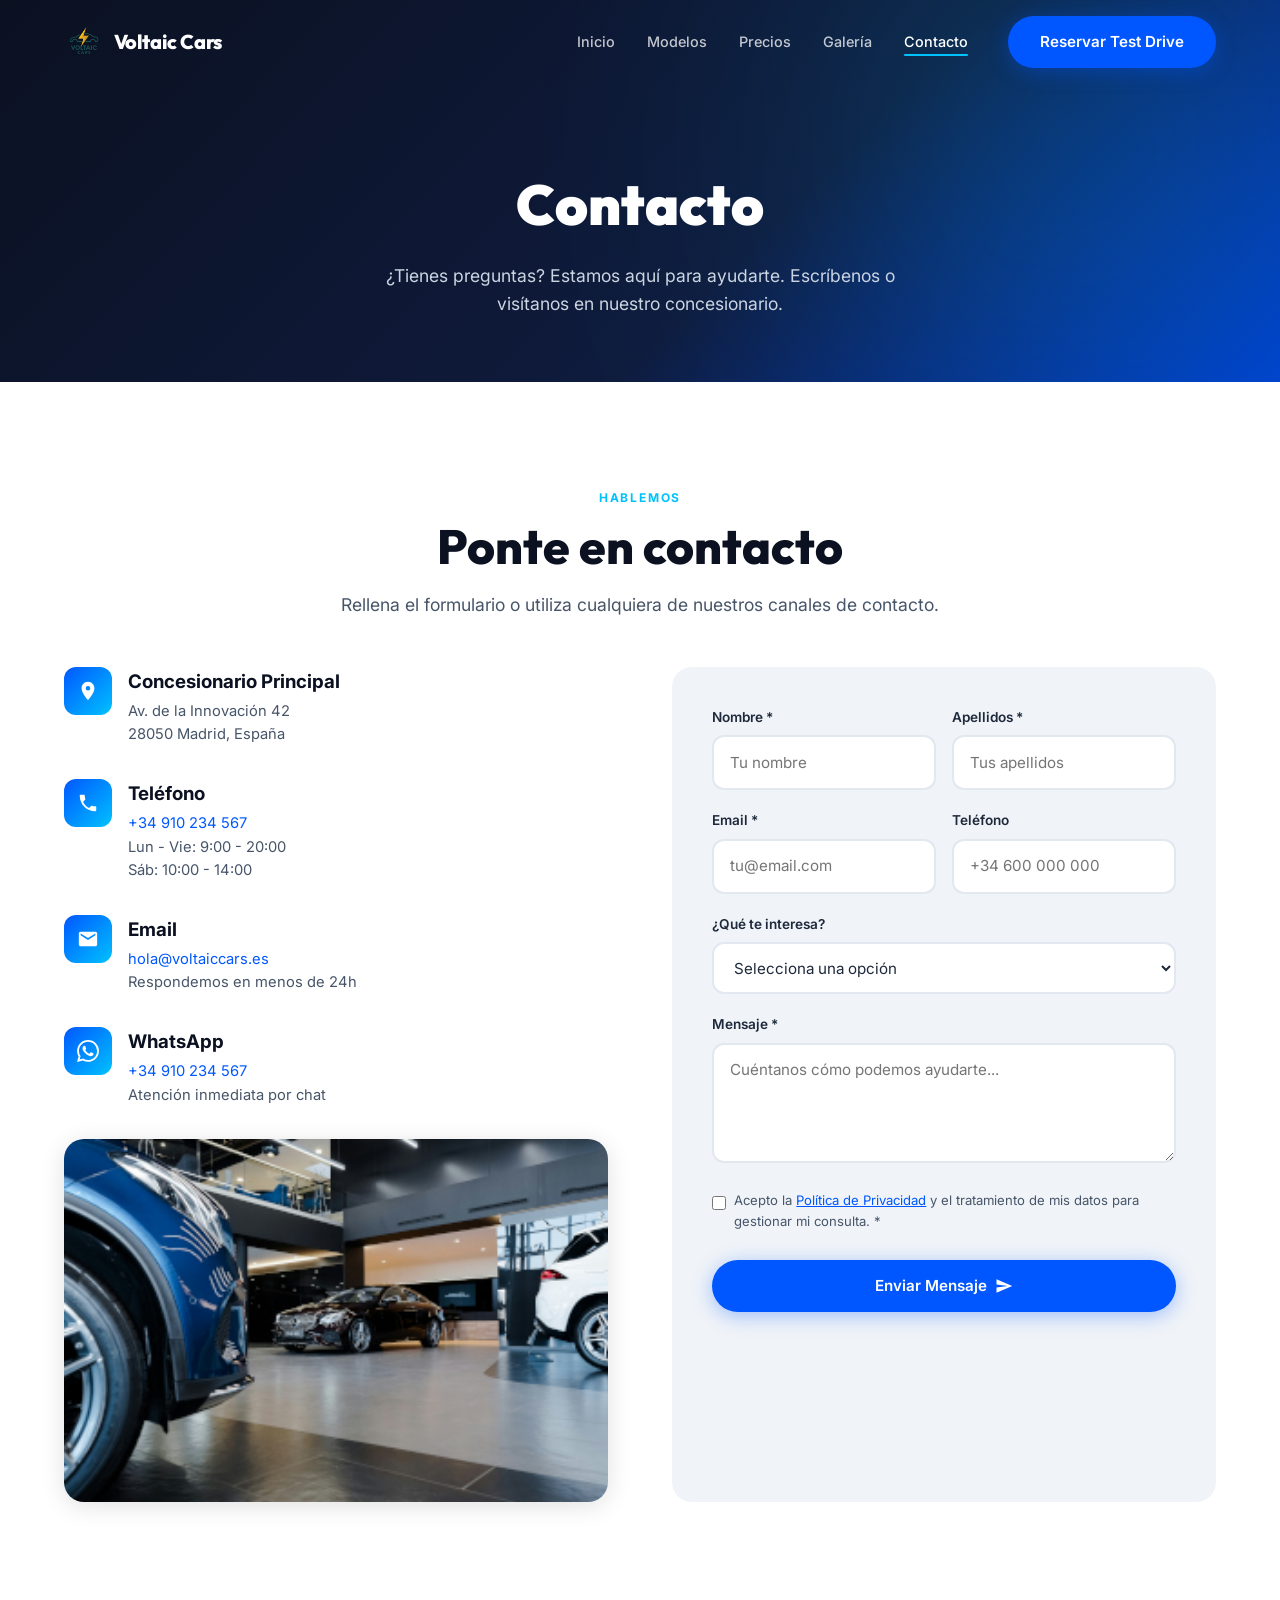
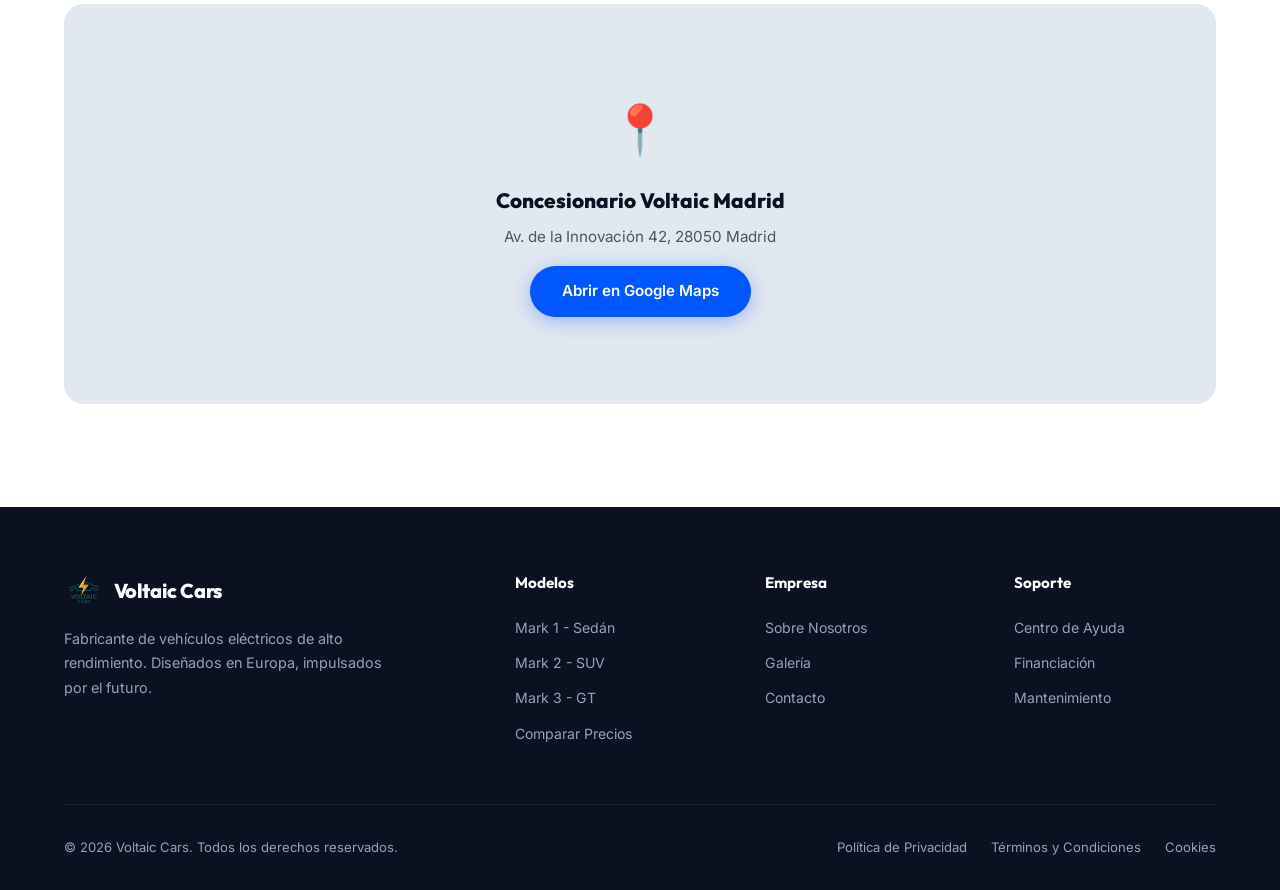
==== contact.html @ 8232df3b "first commit" ====
<!DOCTYPE html>
<html lang="es">
<head>
  <meta charset="UTF-8">
  <meta name="viewport" content="width=device-width, initial-scale=1.0">
  <meta name="description" content="Contacta con Voltaic Cars. Reserva tu test drive, solicita información o visita nuestro concesionario. Estamos aquí para ayudarte.">
  <meta name="keywords" content="contacto Voltaic Cars, test drive coche eléctrico, concesionario coches eléctricos, reservar prueba">
  <title>Contacto | Voltaic Cars</title>

  <link rel="preconnect" href="https://fonts.googleapis.com">
  <link rel="preconnect" href="https://fonts.gstatic.com" crossorigin>
  <link href="https://fonts.googleapis.com/css2?family=Inter:wght@400;500;600;700&family=Outfit:wght@700;800;900&display=swap" rel="stylesheet">
  <link rel="icon" type="image/png" href="logo_pres.png">
  <link rel="stylesheet" href="styles.css">
</head>
<body>

  <a href="#main" class="skip-link">Saltar al contenido principal</a>

  <!-- Header -->
  <header class="header" role="banner">
    <div class="container">
      <a href="index.html" class="header__logo" aria-label="Voltaic Cars - Inicio">
        <img src="logo_pres.png" alt="Voltaic Cars logo" width="40" height="40">
        <span>Voltaic Cars</span>
      </a>
      <nav role="navigation" aria-label="Navegación principal">
        <button class="nav__toggle" aria-label="Abrir menú" aria-expanded="false" aria-controls="navList">
          <span></span><span></span><span></span>
        </button>
        <ul class="nav__list" id="navList">
          <li><a href="index.html" class="nav__link">Inicio</a></li>
          <li><a href="products.html" class="nav__link">Modelos</a></li>
          <li><a href="pricing.html" class="nav__link">Precios</a></li>
          <li><a href="gallery.html" class="nav__link">Galería</a></li>
          <li><a href="contact.html" class="nav__link nav__link--active">Contacto</a></li>
          <li><a href="contact.html" class="btn btn--primary nav__cta">Reservar Test Drive</a></li>
        </ul>
      </nav>
    </div>
  </header>

  <main id="main">

    <!-- Page Header -->
    <section class="page-header" aria-labelledby="pageTitle">
      <div class="page-header__glow"></div>
      <div class="container">
        <h1 id="pageTitle" class="page-header__title">Contacto</h1>
        <p class="page-header__desc">¿Tienes preguntas? Estamos aquí para ayudarte. Escríbenos o visítanos en nuestro concesionario.</p>
      </div>
    </section>

    <!-- Contact Section -->
    <section class="contact" aria-labelledby="contactTitle">
      <div class="container">
        <div class="text-center">
          <span class="section-label">Hablemos</span>
          <h2 id="contactTitle" class="section-title">Ponte en contacto</h2>
          <p class="section-subtitle mx-auto">Rellena el formulario o utiliza cualquiera de nuestros canales de contacto.</p>
        </div>

        <div class="contact__wrapper">
          <!-- Info -->
          <div class="reveal">
            <div class="contact__info-item">
              <div class="contact__info-icon">
                <svg viewBox="0 0 24 24"><path d="M12 2C8.13 2 5 5.13 5 9c0 5.25 7 13 7 13s7-7.75 7-13c0-3.87-3.13-7-7-7zm0 9.5a2.5 2.5 0 010-5 2.5 2.5 0 010 5z"/></svg>
              </div>
              <div>
                <h3 class="contact__info-title">Concesionario Principal</h3>
                <p class="contact__info-text">Av. de la Innovación 42<br>28050 Madrid, España</p>
              </div>
            </div>

            <div class="contact__info-item">
              <div class="contact__info-icon">
                <svg viewBox="0 0 24 24"><path d="M6.62 10.79c1.44 2.83 3.76 5.14 6.59 6.59l2.2-2.2c.27-.27.67-.36 1.02-.24 1.12.37 2.33.57 3.57.57.55 0 1 .45 1 1V20c0 .55-.45 1-1 1-9.39 0-17-7.61-17-17 0-.55.45-1 1-1h3.5c.55 0 1 .45 1 1 0 1.25.2 2.45.57 3.57.11.35.03.74-.25 1.02l-2.2 2.2z"/></svg>
              </div>
              <div>
                <h3 class="contact__info-title">Teléfono</h3>
                <p class="contact__info-text"><a href="tel:+34910234567">+34 910 234 567</a><br>Lun - Vie: 9:00 - 20:00<br>Sáb: 10:00 - 14:00</p>
              </div>
            </div>

            <div class="contact__info-item">
              <div class="contact__info-icon">
                <svg viewBox="0 0 24 24"><path d="M20 4H4c-1.1 0-1.99.9-1.99 2L2 18c0 1.1.9 2 2 2h16c1.1 0 2-.9 2-2V6c0-1.1-.9-2-2-2zm0 4-8 5-8-5V6l8 5 8-5v2z"/></svg>
              </div>
              <div>
                <h3 class="contact__info-title">Email</h3>
                <p class="contact__info-text"><a href="mailto:hola@voltaiccars.es">hola@voltaiccars.es</a><br>Respondemos en menos de 24h</p>
              </div>
            </div>

            <div class="contact__info-item">
              <div class="contact__info-icon">
                <svg viewBox="0 0 24 24"><path d="M17.472 14.382c-.297-.149-1.758-.867-2.03-.967-.273-.099-.471-.148-.67.15-.197.297-.767.966-.94 1.164-.173.199-.347.223-.644.075-.297-.15-1.255-.463-2.39-1.475-.883-.788-1.48-1.761-1.653-2.059-.173-.297-.018-.458.13-.606.134-.133.298-.347.446-.52.149-.174.198-.298.298-.497.099-.198.05-.371-.025-.52-.075-.149-.669-1.612-.916-2.207-.242-.579-.487-.5-.669-.51-.173-.008-.371-.01-.57-.01-.198 0-.52.074-.792.372-.272.297-1.04 1.016-1.04 2.479 0 1.462 1.065 2.875 1.213 3.074.149.198 2.096 3.2 5.077 4.487.709.306 1.262.489 1.694.625.712.227 1.36.195 1.871.118.571-.085 1.758-.719 2.006-1.413.248-.694.248-1.289.173-1.413-.074-.124-.272-.198-.57-.347m-5.421 7.403h-.004a9.87 9.87 0 01-5.031-1.378l-.361-.214-3.741.982.998-3.648-.235-.374a9.86 9.86 0 01-1.51-5.26c.001-5.45 4.436-9.884 9.888-9.884 2.64 0 5.122 1.03 6.988 2.898a9.825 9.825 0 012.893 6.994c-.003 5.45-4.437 9.884-9.885 9.884m8.413-18.297A11.815 11.815 0 0012.05 0C5.495 0 .16 5.335.157 11.892c0 2.096.547 4.142 1.588 5.945L.057 24l6.305-1.654a11.882 11.882 0 005.683 1.448h.005c6.554 0 11.89-5.335 11.893-11.893a11.821 11.821 0 00-3.48-8.413z"/></svg>
              </div>
              <div>
                <h3 class="contact__info-title">WhatsApp</h3>
                <p class="contact__info-text"><a href="https://wa.me/34910234567">+34 910 234 567</a><br>Atención inmediata por chat</p>
              </div>
            </div>

            <!-- Dealership image -->
            <div style="margin-top: 1rem; border-radius: var(--radius-lg); overflow: hidden; box-shadow: var(--shadow);">
              <img src="concesionario.jpg" alt="Concesionario Voltaic Cars en Madrid" width="600" height="300" style="width: 100%; height: auto; object-fit: cover;" loading="lazy">
            </div>
          </div>

          <!-- Form -->
          <form id="contactForm" class="contact__form reveal" novalidate>
            <div class="form__content">
              <div class="form__row">
                <div class="form__group">
                  <label for="firstName" class="form__label">Nombre *</label>
                  <input type="text" id="firstName" name="firstName" class="form__input" placeholder="Tu nombre" required autocomplete="given-name">
                </div>
                <div class="form__group">
                  <label for="lastName" class="form__label">Apellidos *</label>
                  <input type="text" id="lastName" name="lastName" class="form__input" placeholder="Tus apellidos" required autocomplete="family-name">
                </div>
              </div>

              <div class="form__row">
                <div class="form__group">
                  <label for="email" class="form__label">Email *</label>
                  <input type="email" id="email" name="email" class="form__input" placeholder="tu@email.com" required autocomplete="email">
                </div>
                <div class="form__group">
                  <label for="phone" class="form__label">Teléfono</label>
                  <input type="tel" id="phone" name="phone" class="form__input" placeholder="+34 600 000 000" autocomplete="tel">
                </div>
              </div>

              <div class="form__group">
                <label for="interest" class="form__label">¿Qué te interesa?</label>
                <select id="interest" name="interest" class="form__select">
                  <option value="">Selecciona una opción</option>
                  <option value="test-drive">Reservar Test Drive</option>
                  <option value="mark1">Información Mark 1 - Sedán</option>
                  <option value="mark2">Información Mark 2 - SUV</option>
                  <option value="mark3">Información Mark 3 - GT</option>
                  <option value="pricing">Financiación y Precios</option>
                  <option value="fleet">Flotas para Empresas</option>
                  <option value="other">Otro</option>
                </select>
              </div>

              <div class="form__group">
                <label for="message" class="form__label">Mensaje *</label>
                <textarea id="message" name="message" class="form__textarea" placeholder="Cuéntanos cómo podemos ayudarte..." required></textarea>
              </div>

              <div class="form__group" style="display: flex; align-items: flex-start; gap: 0.5rem;">
                <input type="checkbox" id="privacy" name="privacy" required style="margin-top: 4px; accent-color: var(--primary); width: 18px; height: 18px; cursor: pointer;">
                <label for="privacy" style="font-size: 0.82rem; color: var(--gray-600); cursor: pointer;">
                  Acepto la <a href="#" style="color: var(--primary); text-decoration: underline;">Política de Privacidad</a> y el tratamiento de mis datos para gestionar mi consulta. *
                </label>
              </div>

              <button type="submit" class="btn btn--primary form__submit">
                Enviar Mensaje
                <svg viewBox="0 0 24 24"><path d="M2.01 21L23 12 2.01 3 2 10l15 2-15 2z"/></svg>
              </button>
            </div>

            <!-- Success message -->
            <div class="form__success">
              <div class="form__success-icon">
                <svg viewBox="0 0 24 24"><path d="M9 16.17L4.83 12l-1.42 1.41L9 19 21 7l-1.41-1.41z"/></svg>
              </div>
              <h3>¡Mensaje enviado!</h3>
              <p>Gracias por contactarnos. Te responderemos en menos de 24 horas. ¡Nos vemos pronto!</p>
            </div>
          </form>

        </div>
      </div>
    </section>

    <!-- Map placeholder -->
    <section style="padding: 0 0 var(--section-pad);" aria-label="Ubicación del concesionario">
      <div class="container">
        <div class="reveal" style="border-radius: var(--radius-lg); overflow: hidden; background: var(--gray-100); height: 400px; display: flex; align-items: center; justify-content: center; text-align: center;">
          <div>
            <div style="font-size: 3rem; margin-bottom: 1rem;" aria-hidden="true">📍</div>
            <h3 style="font-family: var(--font-heading); font-size: 1.3rem; font-weight: 800; color: var(--dark); margin-bottom: 0.5rem;">Concesionario Voltaic Madrid</h3>
            <p style="color: var(--gray-600); font-size: 0.95rem;">Av. de la Innovación 42, 28050 Madrid</p>
            <a href="https://maps.google.com" target="_blank" rel="noopener noreferrer" class="btn btn--primary" style="margin-top: 1rem;">Abrir en Google Maps</a>
          </div>
        </div>
      </div>
    </section>

  </main>

  <!-- Footer -->
  <footer class="footer" role="contentinfo">
    <div class="container">
      <div class="footer__grid">
        <div class="footer__brand">
          <a href="index.html" class="header__logo" aria-label="Voltaic Cars">
            <img src="logo_pres.png" alt="Voltaic Cars logo" width="40" height="40">
            <span>Voltaic Cars</span>
          </a>
          <p>Fabricante de vehículos eléctricos de alto rendimiento. Diseñados en Europa, impulsados por el futuro.</p>
        </div>
        <div>
          <h3 class="footer__title">Modelos</h3>
          <ul class="footer__links">
            <li><a href="products.html">Mark 1 - Sedán</a></li>
            <li><a href="products.html">Mark 2 - SUV</a></li>
            <li><a href="products.html">Mark 3 - GT</a></li>
            <li><a href="pricing.html">Comparar Precios</a></li>
          </ul>
        </div>
        <div>
          <h3 class="footer__title">Empresa</h3>
          <ul class="footer__links">
            <li><a href="index.html">Sobre Nosotros</a></li>
            <li><a href="gallery.html">Galería</a></li>
            <li><a href="contact.html">Contacto</a></li>
          </ul>
        </div>
        <div>
          <h3 class="footer__title">Soporte</h3>
          <ul class="footer__links">
            <li><a href="contact.html">Centro de Ayuda</a></li>
            <li><a href="#">Financiación</a></li>
            <li><a href="#">Mantenimiento</a></li>
          </ul>
        </div>
      </div>
      <div class="footer__bottom">
        <p>&copy; 2026 Voltaic Cars. Todos los derechos reservados.</p>
        <div class="footer__bottom-links">
          <a href="#">Política de Privacidad</a>
          <a href="#">Términos y Condiciones</a>
          <a href="#">Cookies</a>
        </div>
      </div>
    </div>
  </footer>

  <script src="main.js"></script>
</body>
</html>
---- styles.css ----
/* ============================================
   VOLTAIC CARS - Main Stylesheet
   Futuristic Electric Vehicle Brand
   ============================================ */

/* --- CSS Custom Properties --- */
:root {
  /* Primary palette */
  --primary: #0057ff;
  --primary-light: #3d7fff;
  --primary-dark: #003ecb;
  --accent: #00c2ff;
  --accent-glow: rgba(0, 194, 255, 0.35);

  /* Neutrals */
  --white: #ffffff;
  --off-white: #f0f4f8;
  --gray-100: #e2e8f0;
  --gray-200: #cbd5e1;
  --gray-400: #94a3b8;
  --gray-600: #475569;
  --gray-800: #1e293b;
  --dark: #0b1121;
  --dark-surface: #111827;

  /* Typography */
  --font-main: 'Inter', system-ui, -apple-system, sans-serif;
  --font-heading: 'Outfit', var(--font-main);

  /* Spacing */
  --section-pad: clamp(3.5rem, 8vw, 7rem);
  --container-max: 1280px;

  /* Misc */
  --radius: 12px;
  --radius-lg: 20px;
  --shadow: 0 4px 24px rgba(0, 0, 0, 0.12);
  --shadow-lg: 0 12px 48px rgba(0, 0, 0, 0.18);
  --transition: 0.3s cubic-bezier(0.4, 0, 0.2, 1);
}

/* --- Reset & Base --- */
*,
*::before,
*::after {
  margin: 0;
  padding: 0;
  box-sizing: border-box;
}

html {
  scroll-behavior: smooth;
  -webkit-text-size-adjust: 100%;
}

body {
  font-family: var(--font-main);
  color: var(--gray-800);
  background: var(--white);
  line-height: 1.6;
  overflow-x: hidden;
}

img {
  max-width: 100%;
  height: auto;
  display: block;
}

a {
  color: inherit;
  text-decoration: none;
  transition: color var(--transition);
}

ul, ol {
  list-style: none;
}

button, input, textarea, select {
  font: inherit;
  color: inherit;
  border: none;
  outline: none;
  background: none;
}

/* --- Utility --- */
.container {
  width: 90%;
  max-width: var(--container-max);
  margin: 0 auto;
}

.sr-only {
  position: absolute;
  width: 1px;
  height: 1px;
  padding: 0;
  margin: -1px;
  overflow: hidden;
  clip: rect(0, 0, 0, 0);
  border: 0;
}

.section-label {
  display: inline-block;
  font-size: 0.75rem;
  font-weight: 700;
  letter-spacing: 0.15em;
  text-transform: uppercase;
  color: var(--accent);
  margin-bottom: 0.75rem;
}

.section-title {
  font-family: var(--font-heading);
  font-size: clamp(2rem, 4vw, 3rem);
  font-weight: 800;
  line-height: 1.15;
  color: var(--dark);
  margin-bottom: 1rem;
}

.section-title--light {
  color: var(--white);
}

.section-subtitle {
  font-size: 1.1rem;
  color: var(--gray-600);
  max-width: 600px;
}

.section-subtitle--light {
  color: var(--gray-200);
}

.text-center {
  text-align: center;
}

.mx-auto {
  margin-left: auto;
  margin-right: auto;
}

/* --- Buttons --- */
.btn {
  display: inline-flex;
  align-items: center;
  gap: 0.5rem;
  padding: 0.85rem 2rem;
  border-radius: 50px;
  font-weight: 600;
  font-size: 0.95rem;
  cursor: pointer;
  transition: all var(--transition);
  white-space: nowrap;
}

.btn--primary {
  background: var(--primary);
  color: var(--white);
  box-shadow: 0 4px 20px rgba(0, 87, 255, 0.35);
}

.btn--primary:hover {
  background: var(--primary-light);
  transform: translateY(-2px);
  box-shadow: 0 8px 30px rgba(0, 87, 255, 0.45);
}

.btn--outline {
  border: 2px solid var(--white);
  color: var(--white);
}

.btn--outline:hover {
  background: var(--white);
  color: var(--dark);
}

.btn--outline-dark {
  border: 2px solid var(--primary);
  color: var(--primary);
}

.btn--outline-dark:hover {
  background: var(--primary);
  color: var(--white);
}

.btn--accent {
  background: var(--accent);
  color: var(--dark);
  font-weight: 700;
}

.btn--accent:hover {
  background: #33d1ff;
  transform: translateY(-2px);
}

.btn--dark {
  background: var(--dark);
  color: var(--white);
}

.btn--dark:hover {
  background: var(--gray-800);
  transform: translateY(-2px);
}

.btn svg {
  width: 18px;
  height: 18px;
  fill: currentColor;
}

/* --- Header / Navbar --- */
.header {
  position: fixed;
  top: 0;
  left: 0;
  width: 100%;
  z-index: 1000;
  padding: 1rem 0;
  transition: background var(--transition), box-shadow var(--transition), padding var(--transition);
}

.header--scrolled {
  background: rgba(11, 17, 33, 0.92);
  backdrop-filter: blur(16px);
  -webkit-backdrop-filter: blur(16px);
  padding: 0.6rem 0;
  box-shadow: 0 2px 24px rgba(0, 0, 0, 0.3);
}

.header .container {
  display: flex;
  align-items: center;
  justify-content: space-between;
}

.header__logo {
  display: flex;
  align-items: center;
  gap: 0.6rem;
}

.header__logo img {
  height: 40px;
  width: auto;
}

.header__logo span {
  font-family: var(--font-heading);
  font-weight: 800;
  font-size: 1.25rem;
  color: var(--white);
  letter-spacing: -0.02em;
}

.nav__list {
  display: flex;
  gap: 2rem;
  align-items: center;
}

.nav__link {
  font-size: 0.9rem;
  font-weight: 500;
  color: rgba(255, 255, 255, 0.75);
  position: relative;
  padding: 0.25rem 0;
}

.nav__link::after {
  content: '';
  position: absolute;
  bottom: -2px;
  left: 0;
  width: 0;
  height: 2px;
  background: var(--accent);
  border-radius: 2px;
  transition: width var(--transition);
}

.nav__link:hover,
.nav__link--active {
  color: var(--white);
}

.nav__link:hover::after,
.nav__link--active::after {
  width: 100%;
}

.nav__cta {
  margin-left: 0.5rem;
}

/* Mobile menu toggle */
.nav__toggle {
  display: none;
  flex-direction: column;
  gap: 5px;
  cursor: pointer;
  padding: 4px;
  z-index: 1001;
}

.nav__toggle span {
  display: block;
  width: 26px;
  height: 2px;
  background: var(--white);
  border-radius: 2px;
  transition: var(--transition);
}

.nav__toggle.active span:nth-child(1) {
  transform: rotate(45deg) translate(5px, 5px);
}

.nav__toggle.active span:nth-child(2) {
  opacity: 0;
}

.nav__toggle.active span:nth-child(3) {
  transform: rotate(-45deg) translate(5px, -5px);
}

/* --- Hero Section --- */
.hero {
  position: relative;
  min-height: 100vh;
  display: flex;
  align-items: center;
  background: linear-gradient(135deg, var(--dark) 0%, #0f1b3d 50%, var(--primary-dark) 100%);
  overflow: hidden;
}

.hero__bg-glow {
  position: absolute;
  width: 700px;
  height: 700px;
  border-radius: 50%;
  filter: blur(160px);
  opacity: 0.25;
  pointer-events: none;
}

.hero__bg-glow--1 {
  top: -200px;
  right: -100px;
  background: var(--primary);
}

.hero__bg-glow--2 {
  bottom: -250px;
  left: -150px;
  background: var(--accent);
}

.hero .container {
  display: grid;
  grid-template-columns: 1fr 1fr;
  gap: 3rem;
  align-items: center;
  padding-top: 6rem;
  padding-bottom: 4rem;
  position: relative;
  z-index: 1;
}

.hero__content {
  max-width: 560px;
}

.hero__badge {
  display: inline-flex;
  align-items: center;
  gap: 0.5rem;
  background: rgba(0, 194, 255, 0.1);
  border: 1px solid rgba(0, 194, 255, 0.25);
  border-radius: 50px;
  padding: 0.4rem 1rem;
  font-size: 0.8rem;
  font-weight: 600;
  color: var(--accent);
  margin-bottom: 1.5rem;
}

.hero__badge::before {
  content: '';
  width: 8px;
  height: 8px;
  border-radius: 50%;
  background: var(--accent);
  animation: pulse-dot 2s infinite;
}

@keyframes pulse-dot {
  0%, 100% { opacity: 1; }
  50% { opacity: 0.4; }
}

.hero__title {
  font-family: var(--font-heading);
  font-size: clamp(2.5rem, 5vw, 4rem);
  font-weight: 900;
  line-height: 1.08;
  color: var(--white);
  margin-bottom: 1.25rem;
}

.hero__title span {
  background: linear-gradient(90deg, var(--accent), var(--primary-light));
  -webkit-background-clip: text;
  -webkit-text-fill-color: transparent;
  background-clip: text;
}

.hero__desc {
  font-size: 1.15rem;
  color: var(--gray-200);
  line-height: 1.7;
  margin-bottom: 2rem;
}

.hero__actions {
  display: flex;
  gap: 1rem;
  flex-wrap: wrap;
}

.hero__stats {
  display: flex;
  gap: 2.5rem;
  margin-top: 3rem;
  padding-top: 2rem;
  border-top: 1px solid rgba(255, 255, 255, 0.1);
}

.hero__stat-value {
  font-family: var(--font-heading);
  font-size: 2rem;
  font-weight: 800;
  color: var(--white);
}

.hero__stat-label {
  font-size: 0.8rem;
  color: var(--gray-400);
  margin-top: 0.2rem;
}

.hero__image {
  display: flex;
  justify-content: center;
  align-items: center;
}

.hero__image img {
  max-width: 110%;
  filter: drop-shadow(0 20px 60px rgba(0, 87, 255, 0.3));
  animation: float 6s ease-in-out infinite;
}

@keyframes float {
  0%, 100% { transform: translateY(0); }
  50% { transform: translateY(-18px); }
}

/* --- Features Grid --- */
.features {
  padding: var(--section-pad) 0;
  background: var(--off-white);
}

.features__grid {
  display: grid;
  grid-template-columns: repeat(auto-fit, minmax(280px, 1fr));
  gap: 1.5rem;
  margin-top: 3rem;
}

.feature-card {
  background: var(--white);
  border-radius: var(--radius-lg);
  padding: 2rem;
  transition: all var(--transition);
  border: 1px solid transparent;
}

.feature-card:hover {
  transform: translateY(-6px);
  box-shadow: var(--shadow-lg);
  border-color: rgba(0, 194, 255, 0.2);
}

.feature-card__icon {
  width: 56px;
  height: 56px;
  border-radius: 14px;
  background: linear-gradient(135deg, var(--primary), var(--accent));
  display: flex;
  align-items: center;
  justify-content: center;
  margin-bottom: 1.25rem;
  font-size: 1.5rem;
}

.feature-card__title {
  font-family: var(--font-heading);
  font-size: 1.2rem;
  font-weight: 700;
  margin-bottom: 0.6rem;
  color: var(--dark);
}

.feature-card__text {
  font-size: 0.95rem;
  color: var(--gray-600);
  line-height: 1.6;
}

/* --- Models / Products Section --- */
.models {
  padding: var(--section-pad) 0;
  background: var(--dark);
}

.models__grid {
  display: grid;
  grid-template-columns: repeat(auto-fit, minmax(340px, 1fr));
  gap: 2rem;
  margin-top: 3rem;
}

.model-card {
  background: var(--dark-surface);
  border-radius: var(--radius-lg);
  overflow: hidden;
  border: 1px solid rgba(255, 255, 255, 0.06);
  transition: all var(--transition);
}

.model-card:hover {
  border-color: rgba(0, 194, 255, 0.3);
  transform: translateY(-6px);
  box-shadow: 0 12px 40px rgba(0, 87, 255, 0.15);
}

.model-card__image {
  position: relative;
  aspect-ratio: 16 / 10;
  overflow: hidden;
  background: linear-gradient(135deg, #0a0f1e, #111d3a);
  display: flex;
  align-items: center;
  justify-content: center;
  padding: 1.5rem;
}

.model-card__image img {
  width: 90%;
  object-fit: contain;
  transition: transform 0.5s ease;
}

.model-card:hover .model-card__image img {
  transform: scale(1.05);
}

.model-card__tag {
  position: absolute;
  top: 1rem;
  left: 1rem;
  background: var(--accent);
  color: var(--dark);
  font-size: 0.7rem;
  font-weight: 700;
  text-transform: uppercase;
  letter-spacing: 0.1em;
  padding: 0.3rem 0.75rem;
  border-radius: 50px;
}

.model-card__body {
  padding: 1.5rem 2rem 2rem;
}

.model-card__name {
  font-family: var(--font-heading);
  font-size: 1.4rem;
  font-weight: 800;
  color: var(--white);
  margin-bottom: 0.4rem;
}

.model-card__type {
  font-size: 0.85rem;
  color: var(--accent);
  font-weight: 600;
  margin-bottom: 1rem;
}

.model-card__specs {
  display: grid;
  grid-template-columns: repeat(3, 1fr);
  gap: 1rem;
  padding-top: 1rem;
  border-top: 1px solid rgba(255, 255, 255, 0.08);
  margin-bottom: 1.5rem;
}

.model-card__spec-value {
  font-family: var(--font-heading);
  font-weight: 700;
  font-size: 1.1rem;
  color: var(--white);
}

.model-card__spec-label {
  font-size: 0.72rem;
  color: var(--gray-400);
  text-transform: uppercase;
  letter-spacing: 0.08em;
  margin-top: 0.15rem;
}

.model-card__price {
  font-family: var(--font-heading);
  font-size: 1.3rem;
  font-weight: 800;
  color: var(--white);
  margin-bottom: 1rem;
}

.model-card__price small {
  font-size: 0.75rem;
  font-weight: 400;
  color: var(--gray-400);
}

/* --- CTA Banner --- */
.cta-banner {
  padding: var(--section-pad) 0;
  background: linear-gradient(135deg, var(--primary-dark) 0%, var(--primary) 50%, var(--accent) 100%);
  text-align: center;
  position: relative;
  overflow: hidden;
}

.cta-banner::before {
  content: '';
  position: absolute;
  inset: 0;
  background: url("data:image/svg+xml,%3Csvg width='60' height='60' viewBox='0 0 60 60' xmlns='http://www.w3.org/2000/svg'%3E%3Cg fill='none' fill-rule='evenodd'%3E%3Cg fill='%23ffffff' fill-opacity='0.05'%3E%3Ccircle cx='30' cy='30' r='1.5'/%3E%3C/g%3E%3C/g%3E%3C/svg%3E");
}

.cta-banner .container {
  position: relative;
  z-index: 1;
}

.cta-banner__title {
  font-family: var(--font-heading);
  font-size: clamp(2rem, 4vw, 3rem);
  font-weight: 900;
  color: var(--white);
  margin-bottom: 1rem;
}

.cta-banner__text {
  font-size: 1.15rem;
  color: rgba(255, 255, 255, 0.85);
  max-width: 550px;
  margin: 0 auto 2rem;
}

/* --- Gallery --- */
.gallery {
  padding: var(--section-pad) 0;
}

.gallery__grid {
  display: grid;
  grid-template-columns: repeat(auto-fill, minmax(300px, 1fr));
  gap: 1.25rem;
  margin-top: 3rem;
}

.gallery__item {
  position: relative;
  border-radius: var(--radius-lg);
  overflow: hidden;
  aspect-ratio: 4 / 3;
  cursor: pointer;
}

.gallery__item img {
  width: 100%;
  height: 100%;
  object-fit: cover;
  transition: transform 0.5s ease;
}

.gallery__item:hover img {
  transform: scale(1.08);
}

.gallery__item-overlay {
  position: absolute;
  inset: 0;
  background: linear-gradient(to top, rgba(11, 17, 33, 0.8), transparent 60%);
  display: flex;
  align-items: flex-end;
  padding: 1.5rem;
  opacity: 0;
  transition: opacity var(--transition);
}

.gallery__item:hover .gallery__item-overlay {
  opacity: 1;
}

.gallery__item-title {
  font-family: var(--font-heading);
  font-weight: 700;
  color: var(--white);
  font-size: 1.1rem;
}

/* Lightbox */
.lightbox {
  position: fixed;
  inset: 0;
  z-index: 2000;
  background: rgba(0, 0, 0, 0.92);
  backdrop-filter: blur(12px);
  display: flex;
  align-items: center;
  justify-content: center;
  opacity: 0;
  pointer-events: none;
  transition: opacity var(--transition);
}

.lightbox.active {
  opacity: 1;
  pointer-events: all;
}

.lightbox__img {
  max-width: 90%;
  max-height: 85vh;
  border-radius: var(--radius);
  box-shadow: var(--shadow-lg);
}

.lightbox__close {
  position: absolute;
  top: 1.5rem;
  right: 1.5rem;
  width: 44px;
  height: 44px;
  border-radius: 50%;
  background: rgba(255, 255, 255, 0.1);
  color: var(--white);
  font-size: 1.4rem;
  display: flex;
  align-items: center;
  justify-content: center;
  cursor: pointer;
  transition: background var(--transition);
}

.lightbox__close:hover {
  background: rgba(255, 255, 255, 0.25);
}

.lightbox__nav {
  position: absolute;
  top: 50%;
  transform: translateY(-50%);
  width: 48px;
  height: 48px;
  border-radius: 50%;
  background: rgba(255, 255, 255, 0.1);
  color: var(--white);
  font-size: 1.3rem;
  display: flex;
  align-items: center;
  justify-content: center;
  cursor: pointer;
  transition: background var(--transition);
}

.lightbox__nav:hover {
  background: rgba(255, 255, 255, 0.25);
}

.lightbox__nav--prev {
  left: 1.5rem;
}

.lightbox__nav--next {
  right: 1.5rem;
}

/* --- Pricing --- */
.pricing {
  padding: var(--section-pad) 0;
  background: var(--off-white);
}

.pricing__grid {
  display: grid;
  grid-template-columns: repeat(auto-fit, minmax(320px, 1fr));
  gap: 2rem;
  margin-top: 3rem;
}

.pricing-card {
  background: var(--white);
  border-radius: var(--radius-lg);
  padding: 2.5rem 2rem;
  border: 2px solid transparent;
  transition: all var(--transition);
  position: relative;
  overflow: hidden;
}

.pricing-card:hover {
  transform: translateY(-6px);
  box-shadow: var(--shadow-lg);
}

.pricing-card--featured {
  border-color: var(--primary);
  background: linear-gradient(180deg, rgba(0, 87, 255, 0.03) 0%, var(--white) 100%);
}

.pricing-card__badge {
  position: absolute;
  top: 1.25rem;
  right: -2rem;
  background: var(--primary);
  color: var(--white);
  font-size: 0.7rem;
  font-weight: 700;
  text-transform: uppercase;
  letter-spacing: 0.1em;
  padding: 0.35rem 2.5rem;
  transform: rotate(45deg);
}

.pricing-card__image {
  width: 100%;
  aspect-ratio: 16 / 9;
  border-radius: var(--radius);
  overflow: hidden;
  margin-bottom: 1.5rem;
  background: linear-gradient(135deg, #f0f4f8, #e2e8f0);
  display: flex;
  align-items: center;
  justify-content: center;
  padding: 1rem;
}

.pricing-card__image img {
  max-height: 100%;
  object-fit: contain;
}

.pricing-card__name {
  font-family: var(--font-heading);
  font-size: 1.4rem;
  font-weight: 800;
  color: var(--dark);
  margin-bottom: 0.25rem;
}

.pricing-card__type {
  font-size: 0.85rem;
  color: var(--primary);
  font-weight: 600;
  margin-bottom: 1.25rem;
}

.pricing-card__price {
  font-family: var(--font-heading);
  font-size: 2.5rem;
  font-weight: 900;
  color: var(--dark);
  margin-bottom: 0.25rem;
}

.pricing-card__price small {
  font-size: 0.9rem;
  font-weight: 400;
  color: var(--gray-400);
}

.pricing-card__finance {
  font-size: 0.85rem;
  color: var(--gray-600);
  margin-bottom: 1.5rem;
}

.pricing-card__features {
  margin-bottom: 2rem;
}

.pricing-card__feature {
  display: flex;
  align-items: center;
  gap: 0.6rem;
  padding: 0.5rem 0;
  font-size: 0.92rem;
  color: var(--gray-600);
}

.pricing-card__feature::before {
  content: '';
  width: 20px;
  height: 20px;
  border-radius: 50%;
  background: rgba(0, 194, 255, 0.12);
  flex-shrink: 0;
  background-image: url("data:image/svg+xml,%3Csvg xmlns='http://www.w3.org/2000/svg' viewBox='0 0 24 24' fill='%2300c2ff'%3E%3Cpath d='M9 16.17L4.83 12l-1.42 1.41L9 19 21 7l-1.41-1.41z'/%3E%3C/svg%3E");
  background-size: 14px;
  background-repeat: no-repeat;
  background-position: center;
}

.pricing-card__btn {
  width: 100%;
  justify-content: center;
}

/* --- Contact --- */
.contact {
  padding: var(--section-pad) 0;
}

.contact__wrapper {
  display: grid;
  grid-template-columns: 1fr 1fr;
  gap: 4rem;
  margin-top: 3rem;
}

.contact__info-item {
  display: flex;
  gap: 1rem;
  margin-bottom: 2rem;
}

.contact__info-icon {
  width: 48px;
  height: 48px;
  border-radius: 12px;
  background: linear-gradient(135deg, var(--primary), var(--accent));
  display: flex;
  align-items: center;
  justify-content: center;
  flex-shrink: 0;
}

.contact__info-icon svg {
  width: 22px;
  height: 22px;
  fill: var(--white);
}

.contact__info-title {
  font-weight: 700;
  color: var(--dark);
  margin-bottom: 0.2rem;
}

.contact__info-text {
  font-size: 0.92rem;
  color: var(--gray-600);
}

.contact__info-text a {
  color: var(--primary);
}

.contact__info-text a:hover {
  text-decoration: underline;
}

.contact__form {
  background: var(--off-white);
  border-radius: var(--radius-lg);
  padding: 2.5rem;
}

.form__group {
  margin-bottom: 1.25rem;
}

.form__label {
  display: block;
  font-size: 0.85rem;
  font-weight: 600;
  color: var(--gray-800);
  margin-bottom: 0.4rem;
}

.form__input,
.form__textarea,
.form__select {
  width: 100%;
  padding: 0.85rem 1rem;
  background: var(--white);
  border: 2px solid var(--gray-100);
  border-radius: var(--radius);
  font-size: 0.95rem;
  transition: border-color var(--transition), box-shadow var(--transition);
}

.form__input:focus,
.form__textarea:focus,
.form__select:focus {
  border-color: var(--primary);
  box-shadow: 0 0 0 4px rgba(0, 87, 255, 0.1);
}

.form__textarea {
  resize: vertical;
  min-height: 120px;
}

.form__row {
  display: grid;
  grid-template-columns: 1fr 1fr;
  gap: 1rem;
}

.form__submit {
  width: 100%;
  justify-content: center;
  margin-top: 0.5rem;
}

/* Form success message */
.form__success {
  display: none;
  text-align: center;
  padding: 2rem;
}

.form__success.active {
  display: block;
}

.form__success-icon {
  width: 64px;
  height: 64px;
  border-radius: 50%;
  background: linear-gradient(135deg, var(--primary), var(--accent));
  margin: 0 auto 1rem;
  display: flex;
  align-items: center;
  justify-content: center;
}

.form__success-icon svg {
  width: 32px;
  height: 32px;
  fill: var(--white);
}

.form__success h3 {
  font-family: var(--font-heading);
  font-size: 1.4rem;
  font-weight: 800;
  color: var(--dark);
  margin-bottom: 0.5rem;
}

.form__success p {
  color: var(--gray-600);
}

/* --- Footer --- */
.footer {
  background: var(--dark);
  padding: 4rem 0 2rem;
}

.footer__grid {
  display: grid;
  grid-template-columns: 2fr 1fr 1fr 1fr;
  gap: 3rem;
  margin-bottom: 3rem;
}

.footer__brand p {
  color: var(--gray-400);
  font-size: 0.9rem;
  margin-top: 1rem;
  line-height: 1.7;
  max-width: 320px;
}

.footer__title {
  font-family: var(--font-heading);
  font-weight: 700;
  font-size: 0.95rem;
  color: var(--white);
  margin-bottom: 1.25rem;
}

.footer__links li {
  margin-bottom: 0.6rem;
}

.footer__links a {
  font-size: 0.88rem;
  color: var(--gray-400);
  transition: color var(--transition);
}

.footer__links a:hover {
  color: var(--accent);
}

.footer__social {
  display: flex;
  gap: 0.75rem;
  margin-top: 1.5rem;
}

.footer__social a {
  width: 40px;
  height: 40px;
  border-radius: 10px;
  background: rgba(255, 255, 255, 0.06);
  display: flex;
  align-items: center;
  justify-content: center;
  transition: all var(--transition);
}

.footer__social a:hover {
  background: var(--primary);
  transform: translateY(-2px);
}

.footer__social svg {
  width: 18px;
  height: 18px;
  fill: var(--gray-400);
}

.footer__social a:hover svg {
  fill: var(--white);
}

.footer__bottom {
  border-top: 1px solid rgba(255, 255, 255, 0.08);
  padding-top: 2rem;
  display: flex;
  justify-content: space-between;
  align-items: center;
  flex-wrap: wrap;
  gap: 1rem;
}

.footer__bottom p {
  font-size: 0.82rem;
  color: var(--gray-400);
}

.footer__bottom-links {
  display: flex;
  gap: 1.5rem;
}

.footer__bottom-links a {
  font-size: 0.82rem;
  color: var(--gray-400);
}

.footer__bottom-links a:hover {
  color: var(--accent);
}

/* --- Page Header (inner pages) --- */
.page-header {
  padding: 10rem 0 4rem;
  background: linear-gradient(135deg, var(--dark) 0%, #0f1b3d 60%, var(--primary-dark) 100%);
  text-align: center;
  position: relative;
  overflow: hidden;
}

.page-header__glow {
  position: absolute;
  width: 500px;
  height: 500px;
  border-radius: 50%;
  filter: blur(140px);
  opacity: 0.2;
  pointer-events: none;
  top: -100px;
  right: -50px;
  background: var(--accent);
}

.page-header .container {
  position: relative;
  z-index: 1;
}

.page-header__title {
  font-family: var(--font-heading);
  font-size: clamp(2.5rem, 5vw, 3.5rem);
  font-weight: 900;
  color: var(--white);
  margin-bottom: 0.75rem;
}

.page-header__desc {
  font-size: 1.1rem;
  color: var(--gray-200);
  max-width: 560px;
  margin: 0 auto;
}

/* --- Scroll reveal animation --- */
.reveal {
  opacity: 0;
  transform: translateY(30px);
  transition: opacity 0.7s ease, transform 0.7s ease;
}

.reveal.visible {
  opacity: 1;
  transform: translateY(0);
}

/* --- Responsive --- */
@media (max-width: 1024px) {
  .hero .container {
    grid-template-columns: 1fr;
    text-align: center;
  }

  .hero__content {
    max-width: 100%;
  }

  .hero__actions {
    justify-content: center;
  }

  .hero__stats {
    justify-content: center;
  }

  .hero__image {
    order: -1;
  }

  .hero__image img {
    max-width: 80%;
  }

  .contact__wrapper {
    grid-template-columns: 1fr;
    gap: 2.5rem;
  }

  .footer__grid {
    grid-template-columns: 1fr 1fr;
  }
}

@media (max-width: 768px) {
  .nav__list {
    position: fixed;
    top: 0;
    right: -100%;
    width: 280px;
    height: 100vh;
    background: var(--dark);
    flex-direction: column;
    padding: 5rem 2rem 2rem;
    gap: 0;
    transition: right var(--transition);
    box-shadow: -4px 0 24px rgba(0, 0, 0, 0.3);
  }

  .nav__list.active {
    right: 0;
  }

  .nav__list li {
    width: 100%;
  }

  .nav__link {
    display: block;
    padding: 0.85rem 0;
    font-size: 1rem;
    border-bottom: 1px solid rgba(255, 255, 255, 0.06);
  }

  .nav__cta {
    margin-left: 0;
    margin-top: 1rem;
  }

  .nav__toggle {
    display: flex;
  }

  .hero__stats {
    gap: 1.5rem;
  }

  .models__grid {
    grid-template-columns: 1fr;
  }

  .pricing__grid {
    grid-template-columns: 1fr;
  }

  .form__row {
    grid-template-columns: 1fr;
  }

  .footer__grid {
    grid-template-columns: 1fr;
    gap: 2rem;
  }

  .footer__bottom {
    flex-direction: column;
    text-align: center;
  }
}

@media (max-width: 480px) {
  .hero__title {
    font-size: 2rem;
  }

  .hero__actions {
    flex-direction: column;
    align-items: center;
  }

  .hero__stats {
    flex-direction: column;
    gap: 1rem;
    align-items: center;
  }

  .gallery__grid {
    grid-template-columns: 1fr;
  }
}

/* --- Accessibility focus visible --- */
:focus-visible {
  outline: 3px solid var(--accent);
  outline-offset: 2px;
}

/* Reduced motion */
@media (prefers-reduced-motion: reduce) {
  *, *::before, *::after {
    animation-duration: 0.01ms !important;
    transition-duration: 0.01ms !important;
  }

  html {
    scroll-behavior: auto;
  }
}

/* Skip to content link */
.skip-link {
  position: absolute;
  top: -100%;
  left: 1rem;
  background: var(--primary);
  color: var(--white);
  padding: 0.75rem 1.5rem;
  border-radius: 0 0 var(--radius) var(--radius);
  z-index: 9999;
  font-weight: 600;
  transition: top 0.2s;
}

.skip-link:focus {
  top: 0;
}

/* --- Presentation Section on Home --- */
.presentation {
  padding: var(--section-pad) 0;
}

.presentation__wrapper {
  display: grid;
  grid-template-columns: 1fr 1fr;
  gap: 4rem;
  align-items: center;
}

.presentation__image {
  border-radius: var(--radius-lg);
  overflow: hidden;
  box-shadow: var(--shadow-lg);
}

.presentation__image img {
  width: 100%;
  height: 100%;
  object-fit: cover;
}

.presentation__list {
  margin-top: 1.5rem;
  display: flex;
  flex-direction: column;
  gap: 1rem;
}

.presentation__list-item {
  display: flex;
  align-items: flex-start;
  gap: 0.75rem;
  font-size: 0.95rem;
  color: var(--gray-600);
  line-height: 1.6;
}

.presentation__list-item::before {
  content: '';
  width: 24px;
  height: 24px;
  flex-shrink: 0;
  border-radius: 50%;
  background: linear-gradient(135deg, var(--primary), var(--accent));
  margin-top: 2px;
  background-image: url("data:image/svg+xml,%3Csvg xmlns='http://www.w3.org/2000/svg' viewBox='0 0 24 24' fill='white'%3E%3Cpath d='M9 16.17L4.83 12l-1.42 1.41L9 19 21 7l-1.41-1.41z'/%3E%3C/svg%3E");
  background-size: 14px;
  background-repeat: no-repeat;
  background-position: center;
}

@media (max-width: 1024px) {
  .presentation__wrapper {
    grid-template-columns: 1fr;
    gap: 2rem;
  }
}

/* --- Dealership section --- */
.dealership {
  padding: var(--section-pad) 0;
  background: var(--off-white);
}

.dealership__wrapper {
  display: grid;
  grid-template-columns: 1fr 1fr;
  gap: 4rem;
  align-items: center;
  margin-top: 3rem;
}

.dealership__image {
  border-radius: var(--radius-lg);
  overflow: hidden;
  box-shadow: var(--shadow-lg);
}

.dealership__image img {
  width: 100%;
  object-fit: cover;
}

@media (max-width: 1024px) {
  .dealership__wrapper {
    grid-template-columns: 1fr;
    gap: 2rem;
  }
}
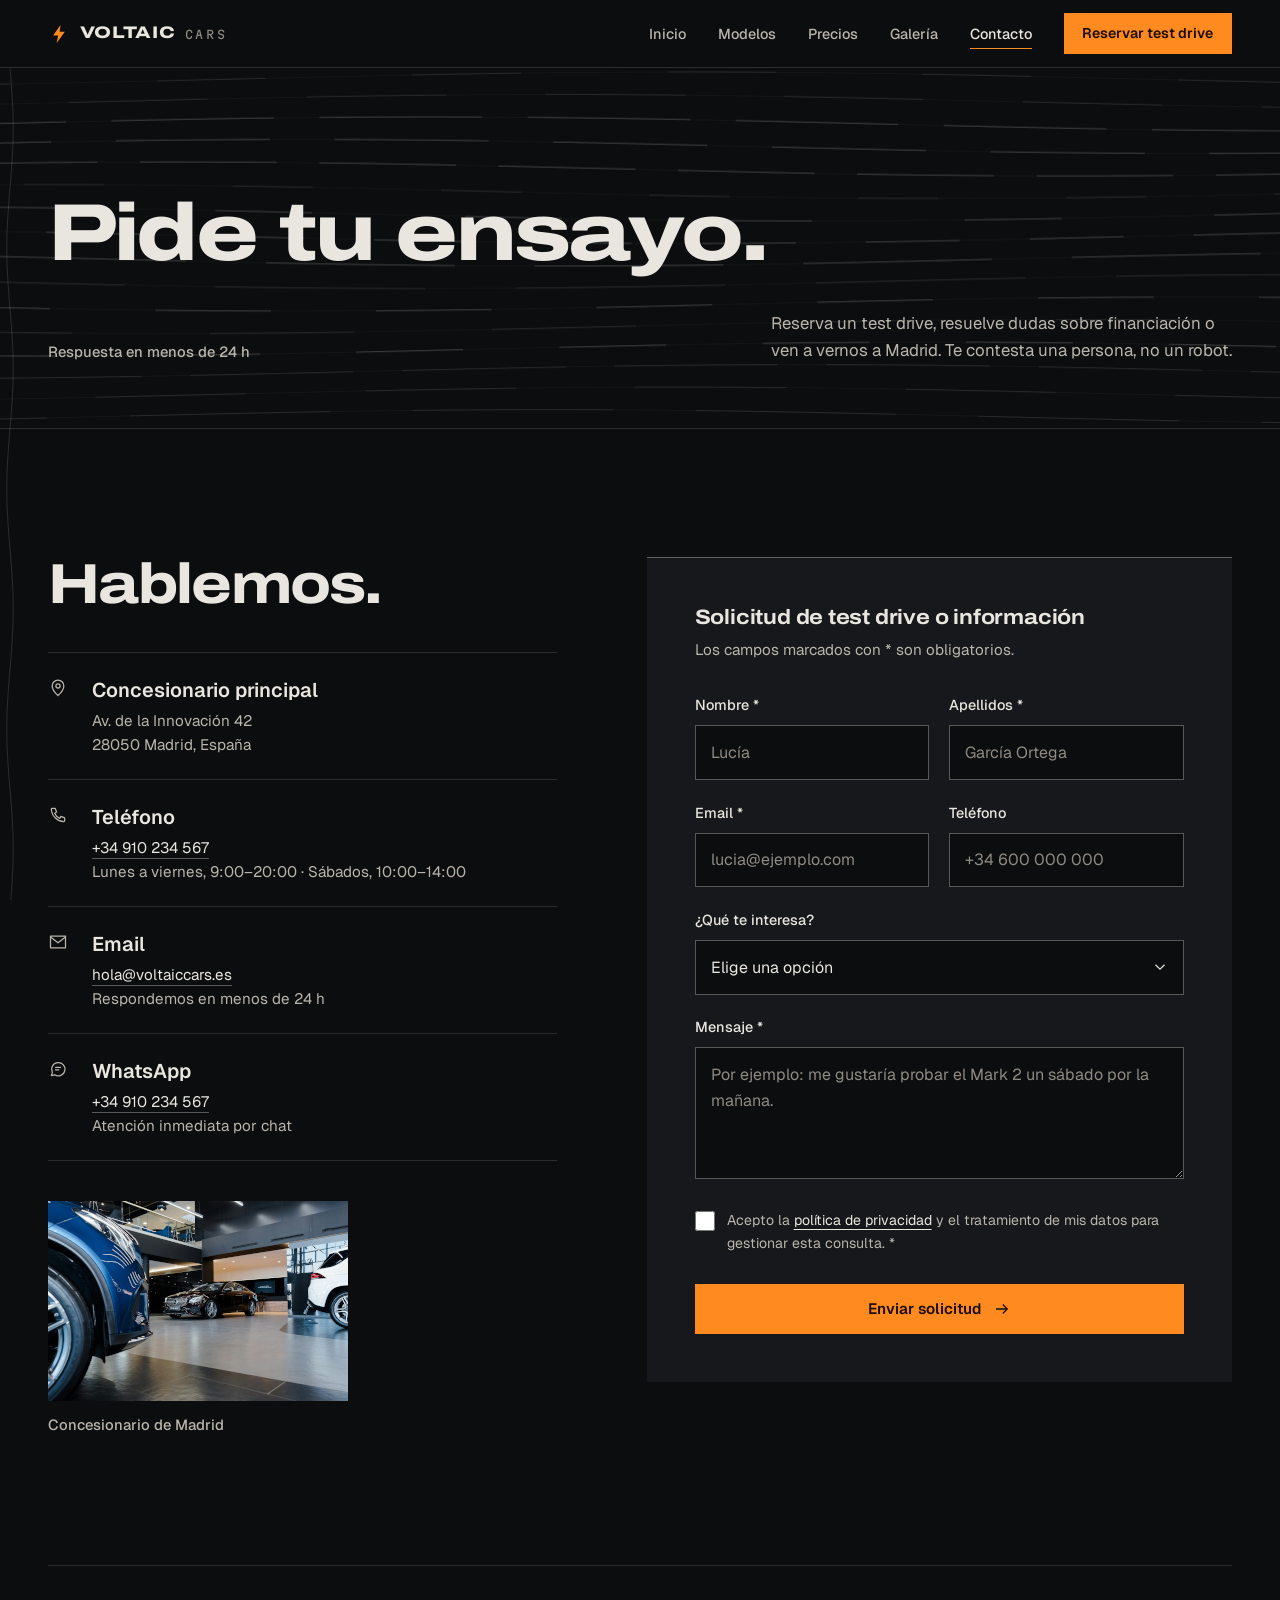
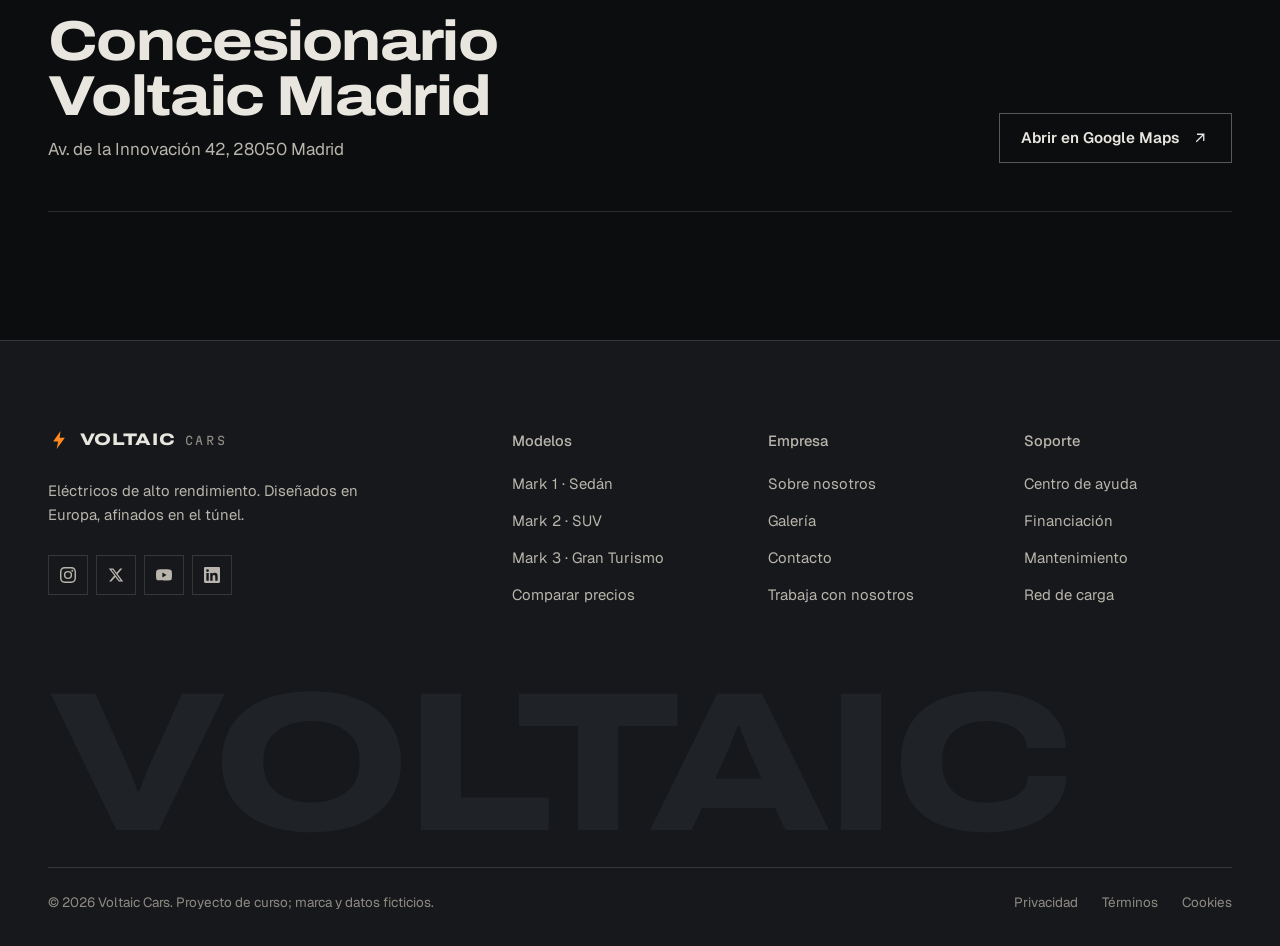
==== commit 82127b35: "Redesign site around a wind tunnel visual system Replace the generic dark-glow EV template with a wi" ====
--- a/contact.html
+++ b/contact.html
@@ -1,31 +1,46 @@
 <!DOCTYPE html>
-<html lang="es">
+<html lang="es" class="no-js">
 <head>
   <meta charset="UTF-8">
   <meta name="viewport" content="width=device-width, initial-scale=1.0">
-  <meta name="description" content="Contacta con Voltaic Cars. Reserva tu test drive, solicita información o visita nuestro concesionario. Estamos aquí para ayudarte.">
-  <meta name="keywords" content="contacto Voltaic Cars, test drive coche eléctrico, concesionario coches eléctricos, reservar prueba">
-  <title>Contacto | Voltaic Cars</title>
+  <meta name="description" content="Reserva tu test drive, pide información o visita el concesionario Voltaic de Madrid.">
+  <meta name="keywords" content="coches eléctricos, vehículos eléctricos, EV, movilidad sostenible, Voltaic Cars">
+  <meta name="author" content="Voltaic Cars">
+  <meta name="robots" content="index, follow">
+  <meta name="theme-color" content="#0c0d0f">
+
+  <!-- Open Graph -->
+  <meta property="og:title" content="Contacto · Voltaic Cars">
+  <meta property="og:description" content="Reserva tu test drive, pide información o visita el concesionario Voltaic de Madrid.">
+  <meta property="og:type" content="website">
+  <meta property="og:image" content="presentacion.png">
+
+  <title>Contacto · Voltaic Cars</title>
+
+  <script>document.documentElement.classList.replace('no-js', 'js');</script>
 
   <link rel="preconnect" href="https://fonts.googleapis.com">
   <link rel="preconnect" href="https://fonts.gstatic.com" crossorigin>
-  <link href="https://fonts.googleapis.com/css2?family=Inter:wght@400;500;600;700&family=Outfit:wght@700;800;900&display=swap" rel="stylesheet">
-  <link rel="icon" type="image/png" href="logo_pres.png">
+  <link href="https://fonts.googleapis.com/css2?family=Archivo:wdth,wght@100..125,400..900&family=Geist:wght@400;500;600&family=Martian+Mono:wght@400;500&display=swap" rel="stylesheet">
+
+  <link rel="icon" type="image/svg+xml" href="favicon.svg">
   <link rel="stylesheet" href="styles.css">
 </head>
 <body>
 
   <a href="#main" class="skip-link">Saltar al contenido principal</a>
 
-  <!-- Header -->
-  <header class="header" role="banner">
+  <!-- ==================== HEADER ==================== -->
+  <header class="header">
     <div class="container">
-      <a href="index.html" class="header__logo" aria-label="Voltaic Cars - Inicio">
-        <img src="logo_pres.png" alt="Voltaic Cars logo" width="40" height="40">
-        <span>Voltaic Cars</span>
+      <a href="index.html" class="brand" aria-label="Voltaic Cars, inicio">
+        <svg class="brand__mark" viewBox="0 0 32 32" aria-hidden="true"><path d="M18.2 3 7.5 18.2h7.2L12.6 29 24.5 12.6h-7.6L18.2 3z"/></svg>
+        <span class="brand__name">VOLTAIC</span>
+        <span class="brand__sub">CARS</span>
       </a>
-      <nav role="navigation" aria-label="Navegación principal">
-        <button class="nav__toggle" aria-label="Abrir menú" aria-expanded="false" aria-controls="navList">
+
+      <nav aria-label="Navegación principal">
+        <button class="nav__toggle" type="button" aria-label="Abrir menú de navegación" aria-expanded="false" aria-controls="navList">
           <span></span><span></span><span></span>
         </button>
         <ul class="nav__list" id="navList">
@@ -33,8 +48,8 @@
           <li><a href="products.html" class="nav__link">Modelos</a></li>
           <li><a href="pricing.html" class="nav__link">Precios</a></li>
           <li><a href="gallery.html" class="nav__link">Galería</a></li>
-          <li><a href="contact.html" class="nav__link nav__link--active">Contacto</a></li>
-          <li><a href="contact.html" class="btn btn--primary nav__cta">Reservar Test Drive</a></li>
+          <li><a href="contact.html" class="nav__link">Contacto</a></li>
+          <li><a href="contact.html" class="btn btn--primary nav__cta">Reservar test drive</a></li>
         </ul>
       </nav>
     </div>
@@ -42,202 +57,207 @@
 
   <main id="main">
 
-    <!-- Page Header -->
-    <section class="page-header" aria-labelledby="pageTitle">
-      <div class="page-header__glow"></div>
+    <section class="page-head" aria-labelledby="pageTitle" data-smoke="quiet">
       <div class="container">
-        <h1 id="pageTitle" class="page-header__title">Contacto</h1>
-        <p class="page-header__desc">¿Tienes preguntas? Estamos aquí para ayudarte. Escríbenos o visítanos en nuestro concesionario.</p>
+        <h1 id="pageTitle" class="display">Pide tu ensayo.</h1>
+        <div class="page-head__row">
+          <p class="tag">Respuesta en menos de 24 h</p>
+          <p class="lede">Reserva un test drive, resuelve dudas sobre financiación o ven a vernos a Madrid. Te contesta una persona, no un robot.</p>
+        </div>
       </div>
     </section>
 
-    <!-- Contact Section -->
-    <section class="contact" aria-labelledby="contactTitle">
+    <section class="section" aria-labelledby="contactTitle">
+      <div class="container contact">
+
+        <div>
+          <h2 id="contactTitle" class="h2">Hablemos.</h2>
+          <ul class="channels">
+            <li class="channel">
+              <svg viewBox="0 0 24 24" aria-hidden="true"><path d="M12 21s-7-6.2-7-11.5a7 7 0 0 1 14 0C19 14.8 12 21 12 21z"/><circle cx="12" cy="9.5" r="2.5"/></svg>
+              <div>
+                <h3 class="channel__title">Concesionario principal</h3>
+                <p class="channel__text">Av. de la Innovación 42<br>28050 Madrid, España</p>
+              </div>
+            </li>
+            <li class="channel">
+              <svg viewBox="0 0 24 24" aria-hidden="true"><path d="M5 4h3.5l1.8 4.5-2.3 1.4a11 11 0 0 0 6.1 6.1l1.4-2.3L20 15.5V19a1 1 0 0 1-1 1A16 16 0 0 1 4 5a1 1 0 0 1 1-1z"/></svg>
+              <div>
+                <h3 class="channel__title">Teléfono</h3>
+                <p class="channel__text"><a href="tel:+34910234567">+34 910 234 567</a><br>Lunes a viernes, 9:00–20:00 · Sábados, 10:00–14:00</p>
+              </div>
+            </li>
+            <li class="channel">
+              <svg viewBox="0 0 24 24" aria-hidden="true"><rect x="3" y="5" width="18" height="14"/><path d="m3 6 9 7 9-7"/></svg>
+              <div>
+                <h3 class="channel__title">Email</h3>
+                <p class="channel__text"><a href="mailto:hola@voltaiccars.es">hola@voltaiccars.es</a><br>Respondemos en menos de 24 h</p>
+              </div>
+            </li>
+            <li class="channel">
+              <svg viewBox="0 0 24 24" aria-hidden="true"><path d="M4 20l1.3-3.9A8 8 0 1 1 8 19z"/><path d="M9 10h6M9 13h4"/></svg>
+              <div>
+                <h3 class="channel__title">WhatsApp</h3>
+                <p class="channel__text"><a href="https://wa.me/34910234567">+34 910 234 567</a><br>Atención inmediata por chat</p>
+              </div>
+            </li>
+          </ul>
+
+          <figure class="contact__photo">
+            <img src="concesionario.jpg" alt="Interior del concesionario Voltaic en Madrid" width="300" height="200" loading="lazy">
+            <figcaption class="tag">Concesionario de Madrid</figcaption>
+          </figure>
+        </div>
+
+        <form id="contactForm" class="form" novalidate aria-labelledby="formTitle">
+          <div class="form__content">
+            <h3 id="formTitle" class="h3 form__title">Solicitud de test drive o información</h3>
+            <p class="form__intro">Los campos marcados con * son obligatorios.</p>
+
+            <div class="form__row">
+              <div class="form__group">
+                <label for="firstName" class="form__label">Nombre *</label>
+                <input type="text" id="firstName" name="firstName" class="form__input" placeholder="Lucía" required autocomplete="given-name">
+              </div>
+              <div class="form__group">
+                <label for="lastName" class="form__label">Apellidos *</label>
+                <input type="text" id="lastName" name="lastName" class="form__input" placeholder="García Ortega" required autocomplete="family-name">
+              </div>
+            </div>
+
+            <div class="form__row">
+              <div class="form__group">
+                <label for="email" class="form__label">Email *</label>
+                <input type="email" id="email" name="email" class="form__input" placeholder="lucia@ejemplo.com" required autocomplete="email">
+              </div>
+              <div class="form__group">
+                <label for="phone" class="form__label">Teléfono</label>
+                <input type="tel" id="phone" name="phone" class="form__input" placeholder="+34 600 000 000" autocomplete="tel">
+              </div>
+            </div>
+
+            <div class="form__group">
+              <label for="interest" class="form__label">¿Qué te interesa?</label>
+              <select id="interest" name="interest" class="form__select">
+                <option value="">Elige una opción</option>
+                <option value="test-drive">Reservar un test drive</option>
+                <option value="mark1">Mark 1 · Sedán deportivo</option>
+                <option value="mark2">Mark 2 · SUV familiar</option>
+                <option value="mark3">Mark 3 · Gran Turismo</option>
+                <option value="pricing">Financiación y precios</option>
+                <option value="fleet">Flotas para empresas</option>
+                <option value="other">Otra consulta</option>
+              </select>
+            </div>
+
+            <div class="form__group">
+              <label for="message" class="form__label">Mensaje *</label>
+              <textarea id="message" name="message" class="form__textarea" placeholder="Por ejemplo: me gustaría probar el Mark 2 un sábado por la mañana." required></textarea>
+            </div>
+
+            <div class="form__group form__check">
+              <input type="checkbox" id="privacy" name="privacy" required>
+              <label for="privacy">Acepto la <a href="#">política de privacidad</a> y el tratamiento de mis datos para gestionar esta consulta. *</label>
+            </div>
+
+            <button type="submit" class="btn btn--primary btn--block form__submit">
+              Enviar solicitud
+              <svg viewBox="0 0 24 24" aria-hidden="true"><path d="M4 12h15m-6-6 6 6-6 6"/></svg>
+            </button>
+          </div>
+
+          <div class="form__success" tabindex="-1" role="status">
+            <svg class="form__success-mark" viewBox="0 0 24 24" aria-hidden="true"><path d="M4 12.5 9.5 18 20 6"/></svg>
+            <h3 class="h3">Solicitud recibida.</h3>
+            <p>Gracias. Un asesor te escribirá en menos de 24 horas para cerrar el día y la hora de tu ensayo.</p>
+          </div>
+        </form>
+
+      </div>
+    </section>
+
+    <section class="section section--flush" aria-labelledby="visitTitle">
       <div class="container">
-        <div class="text-center">
-          <span class="section-label">Hablemos</span>
-          <h2 id="contactTitle" class="section-title">Ponte en contacto</h2>
-          <p class="section-subtitle mx-auto">Rellena el formulario o utiliza cualquiera de nuestros canales de contacto.</p>
-        </div>
-
-        <div class="contact__wrapper">
-          <!-- Info -->
-          <div class="reveal">
-            <div class="contact__info-item">
-              <div class="contact__info-icon">
-                <svg viewBox="0 0 24 24"><path d="M12 2C8.13 2 5 5.13 5 9c0 5.25 7 13 7 13s7-7.75 7-13c0-3.87-3.13-7-7-7zm0 9.5a2.5 2.5 0 010-5 2.5 2.5 0 010 5z"/></svg>
-              </div>
-              <div>
-                <h3 class="contact__info-title">Concesionario Principal</h3>
-                <p class="contact__info-text">Av. de la Innovación 42<br>28050 Madrid, España</p>
-              </div>
-            </div>
-
-            <div class="contact__info-item">
-              <div class="contact__info-icon">
-                <svg viewBox="0 0 24 24"><path d="M6.62 10.79c1.44 2.83 3.76 5.14 6.59 6.59l2.2-2.2c.27-.27.67-.36 1.02-.24 1.12.37 2.33.57 3.57.57.55 0 1 .45 1 1V20c0 .55-.45 1-1 1-9.39 0-17-7.61-17-17 0-.55.45-1 1-1h3.5c.55 0 1 .45 1 1 0 1.25.2 2.45.57 3.57.11.35.03.74-.25 1.02l-2.2 2.2z"/></svg>
-              </div>
-              <div>
-                <h3 class="contact__info-title">Teléfono</h3>
-                <p class="contact__info-text"><a href="tel:+34910234567">+34 910 234 567</a><br>Lun - Vie: 9:00 - 20:00<br>Sáb: 10:00 - 14:00</p>
-              </div>
-            </div>
-
-            <div class="contact__info-item">
-              <div class="contact__info-icon">
-                <svg viewBox="0 0 24 24"><path d="M20 4H4c-1.1 0-1.99.9-1.99 2L2 18c0 1.1.9 2 2 2h16c1.1 0 2-.9 2-2V6c0-1.1-.9-2-2-2zm0 4-8 5-8-5V6l8 5 8-5v2z"/></svg>
-              </div>
-              <div>
-                <h3 class="contact__info-title">Email</h3>
-                <p class="contact__info-text"><a href="mailto:hola@voltaiccars.es">hola@voltaiccars.es</a><br>Respondemos en menos de 24h</p>
-              </div>
-            </div>
-
-            <div class="contact__info-item">
-              <div class="contact__info-icon">
-                <svg viewBox="0 0 24 24"><path d="M17.472 14.382c-.297-.149-1.758-.867-2.03-.967-.273-.099-.471-.148-.67.15-.197.297-.767.966-.94 1.164-.173.199-.347.223-.644.075-.297-.15-1.255-.463-2.39-1.475-.883-.788-1.48-1.761-1.653-2.059-.173-.297-.018-.458.13-.606.134-.133.298-.347.446-.52.149-.174.198-.298.298-.497.099-.198.05-.371-.025-.52-.075-.149-.669-1.612-.916-2.207-.242-.579-.487-.5-.669-.51-.173-.008-.371-.01-.57-.01-.198 0-.52.074-.792.372-.272.297-1.04 1.016-1.04 2.479 0 1.462 1.065 2.875 1.213 3.074.149.198 2.096 3.2 5.077 4.487.709.306 1.262.489 1.694.625.712.227 1.36.195 1.871.118.571-.085 1.758-.719 2.006-1.413.248-.694.248-1.289.173-1.413-.074-.124-.272-.198-.57-.347m-5.421 7.403h-.004a9.87 9.87 0 01-5.031-1.378l-.361-.214-3.741.982.998-3.648-.235-.374a9.86 9.86 0 01-1.51-5.26c.001-5.45 4.436-9.884 9.888-9.884 2.64 0 5.122 1.03 6.988 2.898a9.825 9.825 0 012.893 6.994c-.003 5.45-4.437 9.884-9.885 9.884m8.413-18.297A11.815 11.815 0 0012.05 0C5.495 0 .16 5.335.157 11.892c0 2.096.547 4.142 1.588 5.945L.057 24l6.305-1.654a11.882 11.882 0 005.683 1.448h.005c6.554 0 11.89-5.335 11.893-11.893a11.821 11.821 0 00-3.48-8.413z"/></svg>
-              </div>
-              <div>
-                <h3 class="contact__info-title">WhatsApp</h3>
-                <p class="contact__info-text"><a href="https://wa.me/34910234567">+34 910 234 567</a><br>Atención inmediata por chat</p>
-              </div>
-            </div>
-
-            <!-- Dealership image -->
-            <div style="margin-top: 1rem; border-radius: var(--radius-lg); overflow: hidden; box-shadow: var(--shadow);">
-              <img src="concesionario.jpg" alt="Concesionario Voltaic Cars en Madrid" width="600" height="300" style="width: 100%; height: auto; object-fit: cover;" loading="lazy">
-            </div>
-          </div>
-
-          <!-- Form -->
-          <form id="contactForm" class="contact__form reveal" novalidate>
-            <div class="form__content">
-              <div class="form__row">
-                <div class="form__group">
-                  <label for="firstName" class="form__label">Nombre *</label>
-                  <input type="text" id="firstName" name="firstName" class="form__input" placeholder="Tu nombre" required autocomplete="given-name">
-                </div>
-                <div class="form__group">
-                  <label for="lastName" class="form__label">Apellidos *</label>
-                  <input type="text" id="lastName" name="lastName" class="form__input" placeholder="Tus apellidos" required autocomplete="family-name">
-                </div>
-              </div>
-
-              <div class="form__row">
-                <div class="form__group">
-                  <label for="email" class="form__label">Email *</label>
-                  <input type="email" id="email" name="email" class="form__input" placeholder="tu@email.com" required autocomplete="email">
-                </div>
-                <div class="form__group">
-                  <label for="phone" class="form__label">Teléfono</label>
-                  <input type="tel" id="phone" name="phone" class="form__input" placeholder="+34 600 000 000" autocomplete="tel">
-                </div>
-              </div>
-
-              <div class="form__group">
-                <label for="interest" class="form__label">¿Qué te interesa?</label>
-                <select id="interest" name="interest" class="form__select">
-                  <option value="">Selecciona una opción</option>
-                  <option value="test-drive">Reservar Test Drive</option>
-                  <option value="mark1">Información Mark 1 - Sedán</option>
-                  <option value="mark2">Información Mark 2 - SUV</option>
-                  <option value="mark3">Información Mark 3 - GT</option>
-                  <option value="pricing">Financiación y Precios</option>
-                  <option value="fleet">Flotas para Empresas</option>
-                  <option value="other">Otro</option>
-                </select>
-              </div>
-
-              <div class="form__group">
-                <label for="message" class="form__label">Mensaje *</label>
-                <textarea id="message" name="message" class="form__textarea" placeholder="Cuéntanos cómo podemos ayudarte..." required></textarea>
-              </div>
-
-              <div class="form__group" style="display: flex; align-items: flex-start; gap: 0.5rem;">
-                <input type="checkbox" id="privacy" name="privacy" required style="margin-top: 4px; accent-color: var(--primary); width: 18px; height: 18px; cursor: pointer;">
-                <label for="privacy" style="font-size: 0.82rem; color: var(--gray-600); cursor: pointer;">
-                  Acepto la <a href="#" style="color: var(--primary); text-decoration: underline;">Política de Privacidad</a> y el tratamiento de mis datos para gestionar mi consulta. *
-                </label>
-              </div>
-
-              <button type="submit" class="btn btn--primary form__submit">
-                Enviar Mensaje
-                <svg viewBox="0 0 24 24"><path d="M2.01 21L23 12 2.01 3 2 10l15 2-15 2z"/></svg>
-              </button>
-            </div>
-
-            <!-- Success message -->
-            <div class="form__success">
-              <div class="form__success-icon">
-                <svg viewBox="0 0 24 24"><path d="M9 16.17L4.83 12l-1.42 1.41L9 19 21 7l-1.41-1.41z"/></svg>
-              </div>
-              <h3>¡Mensaje enviado!</h3>
-              <p>Gracias por contactarnos. Te responderemos en menos de 24 horas. ¡Nos vemos pronto!</p>
-            </div>
-          </form>
-
+        <div class="visit">
+          <div>
+            <h2 id="visitTitle" class="h2">Concesionario Voltaic Madrid</h2>
+            <p class="visit__address">Av. de la Innovación 42, 28050 Madrid</p>
+          </div>
+          <a href="https://maps.google.com/?q=Av.+de+la+Innovaci%C3%B3n+42+28050+Madrid" target="_blank" rel="noopener noreferrer" class="btn btn--ghost">
+            Abrir en Google Maps
+            <svg viewBox="0 0 24 24" aria-hidden="true"><path d="M7 17 17 7M8 7h9v9"/></svg>
+          </a>
         </div>
       </div>
     </section>
 
-    <!-- Map placeholder -->
-    <section style="padding: 0 0 var(--section-pad);" aria-label="Ubicación del concesionario">
-      <div class="container">
-        <div class="reveal" style="border-radius: var(--radius-lg); overflow: hidden; background: var(--gray-100); height: 400px; display: flex; align-items: center; justify-content: center; text-align: center;">
-          <div>
-            <div style="font-size: 3rem; margin-bottom: 1rem;" aria-hidden="true">📍</div>
-            <h3 style="font-family: var(--font-heading); font-size: 1.3rem; font-weight: 800; color: var(--dark); margin-bottom: 0.5rem;">Concesionario Voltaic Madrid</h3>
-            <p style="color: var(--gray-600); font-size: 0.95rem;">Av. de la Innovación 42, 28050 Madrid</p>
-            <a href="https://maps.google.com" target="_blank" rel="noopener noreferrer" class="btn btn--primary" style="margin-top: 1rem;">Abrir en Google Maps</a>
-          </div>
-        </div>
-      </div>
-    </section>
-
   </main>
 
-  <!-- Footer -->
-  <footer class="footer" role="contentinfo">
+  <!-- ==================== FOOTER ==================== -->
+  <footer class="footer">
     <div class="container">
       <div class="footer__grid">
         <div class="footer__brand">
-          <a href="index.html" class="header__logo" aria-label="Voltaic Cars">
-            <img src="logo_pres.png" alt="Voltaic Cars logo" width="40" height="40">
-            <span>Voltaic Cars</span>
+          <a href="index.html" class="brand" aria-label="Voltaic Cars, inicio">
+            <svg class="brand__mark" viewBox="0 0 32 32" aria-hidden="true"><path d="M18.2 3 7.5 18.2h7.2L12.6 29 24.5 12.6h-7.6L18.2 3z"/></svg>
+            <span class="brand__name">VOLTAIC</span>
+            <span class="brand__sub">CARS</span>
           </a>
-          <p>Fabricante de vehículos eléctricos de alto rendimiento. Diseñados en Europa, impulsados por el futuro.</p>
-        </div>
-        <div>
-          <h3 class="footer__title">Modelos</h3>
+          <p>Eléctricos de alto rendimiento. Diseñados en Europa, afinados en el túnel.</p>
+          <div class="footer__social">
+            <a href="#" aria-label="Instagram">
+              <svg viewBox="0 0 24 24" aria-hidden="true"><path d="M12 2.163c3.204 0 3.584.012 4.85.07 3.252.148 4.771 1.691 4.919 4.919.058 1.265.069 1.645.069 4.849 0 3.205-.012 3.584-.069 4.849-.149 3.225-1.664 4.771-4.919 4.919-1.266.058-1.644.07-4.85.07-3.204 0-3.584-.012-4.849-.07-3.26-.149-4.771-1.699-4.919-4.92-.058-1.265-.07-1.644-.07-4.849 0-3.204.013-3.583.07-4.849.149-3.227 1.664-4.771 4.919-4.919 1.266-.057 1.645-.069 4.849-.069zM12 0C8.741 0 8.333.014 7.053.072 2.695.272.273 2.69.073 7.052.014 8.333 0 8.741 0 12c0 3.259.014 3.668.072 4.948.2 4.358 2.618 6.78 6.98 6.98C8.333 23.986 8.741 24 12 24c3.259 0 3.668-.014 4.948-.072 4.354-.2 6.782-2.618 6.979-6.98.059-1.28.073-1.689.073-4.948 0-3.259-.014-3.667-.072-4.947-.196-4.354-2.617-6.78-6.979-6.98C15.668.014 15.259 0 12 0zm0 5.838a6.162 6.162 0 100 12.324 6.162 6.162 0 000-12.324zM12 16a4 4 0 110-8 4 4 0 010 8zm6.406-11.845a1.44 1.44 0 100 2.881 1.44 1.44 0 000-2.881z"/></svg>
+            </a>
+            <a href="#" aria-label="X (Twitter)">
+              <svg viewBox="0 0 24 24" aria-hidden="true"><path d="M18.244 2.25h3.308l-7.227 8.26 8.502 11.24H16.17l-5.214-6.817L4.99 21.75H1.68l7.73-8.835L1.254 2.25H8.08l4.713 6.231zm-1.161 17.52h1.833L7.084 4.126H5.117z"/></svg>
+            </a>
+            <a href="#" aria-label="YouTube">
+              <svg viewBox="0 0 24 24" aria-hidden="true"><path d="M23.498 6.186a3.016 3.016 0 00-2.122-2.136C19.505 3.545 12 3.545 12 3.545s-7.505 0-9.377.505A3.017 3.017 0 00.502 6.186C0 8.07 0 12 0 12s0 3.93.502 5.814a3.016 3.016 0 002.122 2.136c1.871.505 9.376.505 9.376.505s7.505 0 9.377-.505a3.015 3.015 0 002.122-2.136C24 15.93 24 12 24 12s0-3.93-.502-5.814zM9.545 15.568V8.432L15.818 12l-6.273 3.568z"/></svg>
+            </a>
+            <a href="#" aria-label="LinkedIn">
+              <svg viewBox="0 0 24 24" aria-hidden="true"><path d="M20.447 20.452h-3.554v-5.569c0-1.328-.027-3.037-1.852-3.037-1.853 0-2.136 1.445-2.136 2.939v5.667H9.351V9h3.414v1.561h.046c.477-.9 1.637-1.85 3.37-1.85 3.601 0 4.267 2.37 4.267 5.455v6.286zM5.337 7.433a2.062 2.062 0 01-2.063-2.065 2.064 2.064 0 112.063 2.065zm1.782 13.019H3.555V9h3.564v11.452zM22.225 0H1.771C.792 0 0 .774 0 1.729v20.542C0 23.227.792 24 1.771 24h20.451C23.2 24 24 23.227 24 22.271V1.729C24 .774 23.2 0 22.222 0h.003z"/></svg>
+            </a>
+          </div>
+        </div>
+
+        <div>
+          <h3 class="tag footer__title">Modelos</h3>
           <ul class="footer__links">
-            <li><a href="products.html">Mark 1 - Sedán</a></li>
-            <li><a href="products.html">Mark 2 - SUV</a></li>
-            <li><a href="products.html">Mark 3 - GT</a></li>
-            <li><a href="pricing.html">Comparar Precios</a></li>
-          </ul>
-        </div>
-        <div>
-          <h3 class="footer__title">Empresa</h3>
+            <li><a href="products.html#mark1">Mark 1 · Sedán</a></li>
+            <li><a href="products.html#mark2">Mark 2 · SUV</a></li>
+            <li><a href="products.html#mark3">Mark 3 · Gran Turismo</a></li>
+            <li><a href="pricing.html">Comparar precios</a></li>
+          </ul>
+        </div>
+
+        <div>
+          <h3 class="tag footer__title">Empresa</h3>
           <ul class="footer__links">
-            <li><a href="index.html">Sobre Nosotros</a></li>
+            <li><a href="index.html#aboutTitle">Sobre nosotros</a></li>
             <li><a href="gallery.html">Galería</a></li>
             <li><a href="contact.html">Contacto</a></li>
-          </ul>
-        </div>
-        <div>
-          <h3 class="footer__title">Soporte</h3>
+            <li><a href="#">Trabaja con nosotros</a></li>
+          </ul>
+        </div>
+
+        <div>
+          <h3 class="tag footer__title">Soporte</h3>
           <ul class="footer__links">
-            <li><a href="contact.html">Centro de Ayuda</a></li>
-            <li><a href="#">Financiación</a></li>
+            <li><a href="contact.html">Centro de ayuda</a></li>
+            <li><a href="pricing.html#financeTitle">Financiación</a></li>
             <li><a href="#">Mantenimiento</a></li>
-          </ul>
-        </div>
-      </div>
+            <li><a href="#">Red de carga</a></li>
+          </ul>
+        </div>
+      </div>
+
+      <p class="footer__wordmark" aria-hidden="true">VOLTAIC</p>
+
       <div class="footer__bottom">
-        <p>&copy; 2026 Voltaic Cars. Todos los derechos reservados.</p>
+        <p>&copy; 2026 Voltaic Cars. Proyecto de curso; marca y datos ficticios.</p>
         <div class="footer__bottom-links">
-          <a href="#">Política de Privacidad</a>
-          <a href="#">Términos y Condiciones</a>
+          <a href="#">Privacidad</a>
+          <a href="#">Términos</a>
           <a href="#">Cookies</a>
         </div>
       </div>
--- a/styles.css
+++ b/styles.css
@@ -1,45 +1,49 @@
 /* ============================================
    VOLTAIC CARS - Main Stylesheet
-   Futuristic Electric Vehicle Brand
+   Wind tunnel: every car presented as a logged test run
    ============================================ */
 
-/* --- CSS Custom Properties --- */
+/* --- Tokens --- */
 :root {
-  /* Primary palette */
-  --primary: #0057ff;
-  --primary-light: #3d7fff;
-  --primary-dark: #003ecb;
-  --accent: #00c2ff;
-  --accent-glow: rgba(0, 194, 255, 0.35);
-
-  /* Neutrals */
-  --white: #ffffff;
-  --off-white: #f0f4f8;
-  --gray-100: #e2e8f0;
-  --gray-200: #cbd5e1;
-  --gray-400: #94a3b8;
-  --gray-600: #475569;
-  --gray-800: #1e293b;
-  --dark: #0b1121;
-  --dark-surface: #111827;
-
-  /* Typography */
-  --font-main: 'Inter', system-ui, -apple-system, sans-serif;
-  --font-heading: 'Outfit', var(--font-main);
-
-  /* Spacing */
-  --section-pad: clamp(3.5rem, 8vw, 7rem);
-  --container-max: 1280px;
-
-  /* Misc */
-  --radius: 12px;
-  --radius-lg: 20px;
-  --shadow: 0 4px 24px rgba(0, 0, 0, 0.12);
-  --shadow-lg: 0 12px 48px rgba(0, 0, 0, 0.18);
-  --transition: 0.3s cubic-bezier(0.4, 0, 0.2, 1);
-}
-
-/* --- Reset & Base --- */
+  /* Ground and smoke */
+  --ink: #0c0d0f;
+  --graphite: #16181b;
+  --graphite-2: #1f2226;
+  --smoke: #e9e6df;
+  --smoke-2: #b9b5ac;
+  --smoke-3: #8f8b83;
+  --rule: rgba(233, 230, 223, 0.14);
+  --rule-strong: rgba(233, 230, 223, 0.34);
+
+  /* Test lamp: the only action colour */
+  --amber: #ff8a1f;
+  --amber-hi: #ffa64f;
+  --amber-ink: #1a0d00;
+
+  --danger: #ff7a66;
+
+  /* Type */
+  --font-display: 'Archivo', 'Helvetica Neue', Arial, sans-serif;
+  --font-body: 'Geist', system-ui, -apple-system, 'Segoe UI', sans-serif;
+  --font-data: 'Martian Mono', ui-monospace, 'SFMono-Regular', Menlo, monospace;
+
+  --fs-display: clamp(2.6rem, 6.3vw, 6rem);
+  --fs-h2: clamp(2rem, 4.4vw, 3.9rem);
+  --fs-h3: clamp(1.3rem, 1.6vw, 1.6rem);
+  --fs-body: 1.0625rem;
+  --fs-small: 0.9rem;
+  --fs-data: 0.72rem;
+
+  /* Space */
+  --gutter: clamp(1.25rem, 4vw, 3rem);
+  --section-pad: clamp(4.5rem, 10vw, 9rem);
+  --container-max: 1440px;
+  --header-h: 68px;
+
+  --ease-out: cubic-bezier(0.16, 1, 0.3, 1);
+}
+
+/* --- Reset & base --- */
 *,
 *::before,
 *::after {
@@ -51,14 +55,24 @@
 html {
   scroll-behavior: smooth;
   -webkit-text-size-adjust: 100%;
+  scrollbar-color: var(--graphite-2) var(--ink);
+  scroll-padding-top: calc(var(--header-h) + 1rem);
 }
 
 body {
-  font-family: var(--font-main);
-  color: var(--gray-800);
-  background: var(--white);
+  font-family: var(--font-body);
+  font-size: var(--fs-body);
+  color: var(--smoke);
+  background: var(--ink);
   line-height: 1.6;
   overflow-x: hidden;
+  -webkit-font-smoothing: antialiased;
+  caret-color: var(--amber);
+}
+
+::selection {
+  background: var(--amber);
+  color: var(--amber-ink);
 }
 
 img {
@@ -70,14 +84,18 @@
 a {
   color: inherit;
   text-decoration: none;
-  transition: color var(--transition);
-}
-
-ul, ol {
+  transition: color 0.2s ease;
+}
+
+ul,
+ol {
   list-style: none;
 }
 
-button, input, textarea, select {
+button,
+input,
+textarea,
+select {
   font: inherit;
   color: inherit;
   border: none;
@@ -85,11 +103,25 @@
   background: none;
 }
 
-/* --- Utility --- */
+button {
+  cursor: pointer;
+}
+
+svg {
+  display: block;
+}
+
+:focus-visible {
+  outline: 2px solid var(--amber);
+  outline-offset: 3px;
+}
+
+/* --- Layout utilities --- */
 .container {
-  width: 90%;
+  width: 100%;
   max-width: var(--container-max);
   margin: 0 auto;
+  padding-inline: var(--gutter);
 }
 
 .sr-only {
@@ -103,226 +135,269 @@
   border: 0;
 }
 
-.section-label {
-  display: inline-block;
-  font-size: 0.75rem;
+.skip-link {
+  position: absolute;
+  top: -100%;
+  left: 1rem;
+  background: var(--amber);
+  color: var(--amber-ink);
+  padding: 0.75rem 1.25rem;
+  z-index: 9999;
+  font-weight: 600;
+  transition: top 0.2s;
+}
+
+.skip-link:focus {
+  top: 0;
+}
+
+/* --- Type --- */
+.display {
+  font-family: var(--font-display);
+  font-stretch: 125%;
+  font-weight: 800;
+  font-size: var(--fs-display);
+  line-height: 0.94;
+  letter-spacing: -0.035em;
+  text-wrap: balance;
+}
+
+.h2 {
+  font-family: var(--font-display);
+  font-stretch: 118%;
+  font-weight: 760;
+  font-size: var(--fs-h2);
+  line-height: 0.98;
+  letter-spacing: -0.03em;
+  text-wrap: balance;
+}
+
+.h3 {
+  font-family: var(--font-display);
+  font-stretch: 112%;
   font-weight: 700;
-  letter-spacing: 0.15em;
+  font-size: var(--fs-h3);
+  line-height: 1.15;
+  letter-spacing: -0.01em;
+}
+
+.lede {
+  font-size: clamp(1.05rem, 1.25vw, 1.2rem);
+  color: var(--smoke-2);
+  max-width: 46ch;
+  text-wrap: pretty;
+}
+
+.data {
+  font-family: var(--font-data);
+  font-size: var(--fs-data);
+  font-weight: 400;
+  letter-spacing: 0.06em;
   text-transform: uppercase;
-  color: var(--accent);
-  margin-bottom: 0.75rem;
-}
-
-.section-title {
-  font-family: var(--font-heading);
-  font-size: clamp(2rem, 4vw, 3rem);
-  font-weight: 800;
-  line-height: 1.15;
-  color: var(--dark);
-  margin-bottom: 1rem;
-}
-
-.section-title--light {
-  color: var(--white);
-}
-
-.section-subtitle {
-  font-size: 1.1rem;
-  color: var(--gray-600);
-  max-width: 600px;
-}
-
-.section-subtitle--light {
-  color: var(--gray-200);
-}
-
-.text-center {
-  text-align: center;
-}
-
-.mx-auto {
-  margin-left: auto;
-  margin-right: auto;
-}
-
-/* --- Buttons --- */
+  color: var(--smoke-3);
+  font-variant-numeric: tabular-nums;
+}
+
+/* Plain-language tags: categories and notes, never data */
+.tag {
+  font-family: var(--font-body);
+  font-size: 0.92rem;
+  font-weight: 500;
+  color: var(--smoke-2);
+  letter-spacing: 0;
+  text-transform: none;
+}
+
+.prose p + p {
+  margin-top: 1rem;
+}
+
+.prose p {
+  color: var(--smoke-2);
+  max-width: 62ch;
+}
+
+/* --- Buttons & links --- */
 .btn {
   display: inline-flex;
   align-items: center;
-  gap: 0.5rem;
-  padding: 0.85rem 2rem;
-  border-radius: 50px;
+  justify-content: center;
+  gap: 0.75rem;
+  padding: 0.95rem 1.35rem;
+  font-family: var(--font-body);
   font-weight: 600;
   font-size: 0.95rem;
-  cursor: pointer;
-  transition: all var(--transition);
+  line-height: 1.2;
+  border: 1px solid transparent;
   white-space: nowrap;
-}
-
-.btn--primary {
-  background: var(--primary);
-  color: var(--white);
-  box-shadow: 0 4px 20px rgba(0, 87, 255, 0.35);
-}
-
-.btn--primary:hover {
-  background: var(--primary-light);
-  transform: translateY(-2px);
-  box-shadow: 0 8px 30px rgba(0, 87, 255, 0.45);
-}
-
-.btn--outline {
-  border: 2px solid var(--white);
-  color: var(--white);
-}
-
-.btn--outline:hover {
-  background: var(--white);
-  color: var(--dark);
-}
-
-.btn--outline-dark {
-  border: 2px solid var(--primary);
-  color: var(--primary);
-}
-
-.btn--outline-dark:hover {
-  background: var(--primary);
-  color: var(--white);
-}
-
-.btn--accent {
-  background: var(--accent);
-  color: var(--dark);
-  font-weight: 700;
-}
-
-.btn--accent:hover {
-  background: #33d1ff;
-  transform: translateY(-2px);
-}
-
-.btn--dark {
-  background: var(--dark);
-  color: var(--white);
-}
-
-.btn--dark:hover {
-  background: var(--gray-800);
-  transform: translateY(-2px);
+  transition: background-color 0.2s ease, border-color 0.2s ease, color 0.2s ease;
 }
 
 .btn svg {
   width: 18px;
   height: 18px;
-  fill: currentColor;
-}
-
-/* --- Header / Navbar --- */
+  fill: none;
+  stroke: currentColor;
+  stroke-width: 1.75;
+  transition: transform 0.3s var(--ease-out);
+}
+
+.btn:hover svg {
+  transform: translateX(4px);
+}
+
+.btn--primary {
+  background: var(--amber);
+  color: var(--amber-ink);
+}
+
+.btn--primary:hover {
+  background: var(--amber-hi);
+}
+
+.btn--ghost {
+  border-color: var(--rule-strong);
+  color: var(--smoke);
+}
+
+.btn--ghost:hover {
+  border-color: var(--smoke);
+}
+
+.btn--block {
+  width: 100%;
+}
+
+.link {
+  display: inline-flex;
+  align-items: center;
+  gap: 0.5rem;
+  font-weight: 500;
+  color: var(--smoke);
+  text-decoration: underline;
+  text-decoration-color: var(--rule-strong);
+  text-underline-offset: 0.35em;
+  text-decoration-thickness: 1px;
+  transition: text-decoration-color 0.2s ease, color 0.2s ease;
+}
+
+.link:hover {
+  text-decoration-color: var(--amber);
+}
+
+/* --- Brand --- */
+.brand {
+  display: inline-flex;
+  align-items: center;
+  gap: 0.6rem;
+  color: var(--smoke);
+}
+
+.brand__mark {
+  width: 22px;
+  height: 22px;
+  fill: var(--amber);
+}
+
+.brand__name {
+  font-family: var(--font-display);
+  font-stretch: 125%;
+  font-weight: 800;
+  font-size: 1.05rem;
+  letter-spacing: 0.04em;
+  line-height: 1;
+}
+
+.brand__sub {
+  font-family: var(--font-data);
+  font-size: 0.72rem;
+  letter-spacing: 0.22em;
+  color: var(--smoke-3);
+  line-height: 1;
+  padding-top: 0.15em;
+}
+
+/* --- Header --- */
 .header {
   position: fixed;
-  top: 0;
-  left: 0;
-  width: 100%;
+  inset: 0 0 auto 0;
   z-index: 1000;
-  padding: 1rem 0;
-  transition: background var(--transition), box-shadow var(--transition), padding var(--transition);
-}
-
-.header--scrolled {
-  background: rgba(11, 17, 33, 0.92);
-  backdrop-filter: blur(16px);
-  -webkit-backdrop-filter: blur(16px);
-  padding: 0.6rem 0;
-  box-shadow: 0 2px 24px rgba(0, 0, 0, 0.3);
+  height: var(--header-h);
+  background: var(--ink);
+  border-bottom: 1px solid var(--rule);
 }
 
 .header .container {
+  height: 100%;
   display: flex;
   align-items: center;
   justify-content: space-between;
-}
-
-.header__logo {
+  gap: 2rem;
+}
+
+.nav__list {
   display: flex;
   align-items: center;
-  gap: 0.6rem;
-}
-
-.header__logo img {
-  height: 40px;
-  width: auto;
-}
-
-.header__logo span {
-  font-family: var(--font-heading);
-  font-weight: 800;
-  font-size: 1.25rem;
-  color: var(--white);
-  letter-spacing: -0.02em;
-}
-
-.nav__list {
-  display: flex;
   gap: 2rem;
-  align-items: center;
 }
 
 .nav__link {
+  position: relative;
   font-size: 0.9rem;
   font-weight: 500;
-  color: rgba(255, 255, 255, 0.75);
-  position: relative;
-  padding: 0.25rem 0;
+  color: var(--smoke-2);
+  padding-block: 0.4rem;
 }
 
 .nav__link::after {
   content: '';
   position: absolute;
-  bottom: -2px;
   left: 0;
-  width: 0;
-  height: 2px;
-  background: var(--accent);
-  border-radius: 2px;
-  transition: width var(--transition);
+  right: 0;
+  bottom: 0;
+  height: 1px;
+  background: var(--amber);
+  transform: scaleX(0);
+  transform-origin: left;
+  transition: transform 0.35s var(--ease-out);
 }
 
 .nav__link:hover,
 .nav__link--active {
-  color: var(--white);
+  color: var(--smoke);
 }
 
 .nav__link:hover::after,
 .nav__link--active::after {
-  width: 100%;
+  transform: scaleX(1);
 }
 
 .nav__cta {
-  margin-left: 0.5rem;
-}
-
-/* Mobile menu toggle */
+  padding: 0.7rem 1.1rem;
+  font-size: 0.88rem;
+}
+
 .nav__toggle {
   display: none;
+  width: 44px;
+  height: 44px;
   flex-direction: column;
-  gap: 5px;
-  cursor: pointer;
-  padding: 4px;
+  align-items: center;
+  justify-content: center;
+  gap: 6px;
   z-index: 1001;
 }
 
 .nav__toggle span {
   display: block;
-  width: 26px;
-  height: 2px;
-  background: var(--white);
-  border-radius: 2px;
-  transition: var(--transition);
+  width: 24px;
+  height: 1.5px;
+  background: var(--smoke);
+  transition: transform 0.3s var(--ease-out), opacity 0.2s ease;
 }
 
 .nav__toggle.active span:nth-child(1) {
-  transform: rotate(45deg) translate(5px, 5px);
+  transform: translateY(7.5px) rotate(45deg);
 }
 
 .nav__toggle.active span:nth-child(2) {
@@ -330,410 +405,946 @@
 }
 
 .nav__toggle.active span:nth-child(3) {
-  transform: rotate(-45deg) translate(5px, -5px);
-}
-
-/* --- Hero Section --- */
-.hero {
-  position: relative;
-  min-height: 100vh;
-  display: flex;
-  align-items: center;
-  background: linear-gradient(135deg, var(--dark) 0%, #0f1b3d 50%, var(--primary-dark) 100%);
-  overflow: hidden;
-}
-
-.hero__bg-glow {
-  position: absolute;
-  width: 700px;
-  height: 700px;
-  border-radius: 50%;
-  filter: blur(160px);
-  opacity: 0.25;
+  transform: translateY(-7.5px) rotate(-45deg);
+}
+
+/* --- Smoke line (scroll position) --- */
+.smoke-line {
+  position: fixed;
+  top: var(--header-h);
+  bottom: 0;
+  left: 4px;
+  width: 12px;
+  z-index: 900;
   pointer-events: none;
 }
 
-.hero__bg-glow--1 {
-  top: -200px;
-  right: -100px;
-  background: var(--primary);
-}
-
-.hero__bg-glow--2 {
-  bottom: -250px;
-  left: -150px;
-  background: var(--accent);
-}
-
-.hero .container {
-  display: grid;
-  grid-template-columns: 1fr 1fr;
-  gap: 3rem;
-  align-items: center;
-  padding-top: 6rem;
-  padding-bottom: 4rem;
-  position: relative;
-  z-index: 1;
-}
-
-.hero__content {
-  max-width: 560px;
-}
-
-.hero__badge {
-  display: inline-flex;
-  align-items: center;
-  gap: 0.5rem;
-  background: rgba(0, 194, 255, 0.1);
-  border: 1px solid rgba(0, 194, 255, 0.25);
-  border-radius: 50px;
-  padding: 0.4rem 1rem;
-  font-size: 0.8rem;
-  font-weight: 600;
-  color: var(--accent);
-  margin-bottom: 1.5rem;
-}
-
-.hero__badge::before {
-  content: '';
-  width: 8px;
-  height: 8px;
-  border-radius: 50%;
-  background: var(--accent);
-  animation: pulse-dot 2s infinite;
-}
-
-@keyframes pulse-dot {
-  0%, 100% { opacity: 1; }
-  50% { opacity: 0.4; }
-}
-
-.hero__title {
-  font-family: var(--font-heading);
-  font-size: clamp(2.5rem, 5vw, 4rem);
-  font-weight: 900;
-  line-height: 1.08;
-  color: var(--white);
-  margin-bottom: 1.25rem;
-}
-
-.hero__title span {
-  background: linear-gradient(90deg, var(--accent), var(--primary-light));
-  -webkit-background-clip: text;
-  -webkit-text-fill-color: transparent;
-  background-clip: text;
-}
-
-.hero__desc {
-  font-size: 1.15rem;
-  color: var(--gray-200);
-  line-height: 1.7;
-  margin-bottom: 2rem;
-}
-
-.hero__actions {
-  display: flex;
-  gap: 1rem;
-  flex-wrap: wrap;
-}
-
-.hero__stats {
-  display: flex;
-  gap: 2.5rem;
-  margin-top: 3rem;
-  padding-top: 2rem;
-  border-top: 1px solid rgba(255, 255, 255, 0.1);
-}
-
-.hero__stat-value {
-  font-family: var(--font-heading);
-  font-size: 2rem;
-  font-weight: 800;
-  color: var(--white);
-}
-
-.hero__stat-label {
-  font-size: 0.8rem;
-  color: var(--gray-400);
-  margin-top: 0.2rem;
-}
-
-.hero__image {
-  display: flex;
-  justify-content: center;
-  align-items: center;
-}
-
-.hero__image img {
-  max-width: 110%;
-  filter: drop-shadow(0 20px 60px rgba(0, 87, 255, 0.3));
-  animation: float 6s ease-in-out infinite;
-}
-
-@keyframes float {
-  0%, 100% { transform: translateY(0); }
-  50% { transform: translateY(-18px); }
-}
-
-/* --- Features Grid --- */
-.features {
-  padding: var(--section-pad) 0;
-  background: var(--off-white);
-}
-
-.features__grid {
-  display: grid;
-  grid-template-columns: repeat(auto-fit, minmax(280px, 1fr));
-  gap: 1.5rem;
-  margin-top: 3rem;
-}
-
-.feature-card {
-  background: var(--white);
-  border-radius: var(--radius-lg);
-  padding: 2rem;
-  transition: all var(--transition);
-  border: 1px solid transparent;
-}
-
-.feature-card:hover {
-  transform: translateY(-6px);
-  box-shadow: var(--shadow-lg);
-  border-color: rgba(0, 194, 255, 0.2);
-}
-
-.feature-card__icon {
-  width: 56px;
-  height: 56px;
-  border-radius: 14px;
-  background: linear-gradient(135deg, var(--primary), var(--accent));
-  display: flex;
-  align-items: center;
-  justify-content: center;
-  margin-bottom: 1.25rem;
-  font-size: 1.5rem;
-}
-
-.feature-card__title {
-  font-family: var(--font-heading);
-  font-size: 1.2rem;
-  font-weight: 700;
-  margin-bottom: 0.6rem;
-  color: var(--dark);
-}
-
-.feature-card__text {
-  font-size: 0.95rem;
-  color: var(--gray-600);
-  line-height: 1.6;
-}
-
-/* --- Models / Products Section --- */
-.models {
-  padding: var(--section-pad) 0;
-  background: var(--dark);
-}
-
-.models__grid {
-  display: grid;
-  grid-template-columns: repeat(auto-fit, minmax(340px, 1fr));
-  gap: 2rem;
-  margin-top: 3rem;
-}
-
-.model-card {
-  background: var(--dark-surface);
-  border-radius: var(--radius-lg);
-  overflow: hidden;
-  border: 1px solid rgba(255, 255, 255, 0.06);
-  transition: all var(--transition);
-}
-
-.model-card:hover {
-  border-color: rgba(0, 194, 255, 0.3);
-  transform: translateY(-6px);
-  box-shadow: 0 12px 40px rgba(0, 87, 255, 0.15);
-}
-
-.model-card__image {
-  position: relative;
-  aspect-ratio: 16 / 10;
-  overflow: hidden;
-  background: linear-gradient(135deg, #0a0f1e, #111d3a);
-  display: flex;
-  align-items: center;
-  justify-content: center;
-  padding: 1.5rem;
-}
-
-.model-card__image img {
-  width: 90%;
-  object-fit: contain;
-  transition: transform 0.5s ease;
-}
-
-.model-card:hover .model-card__image img {
-  transform: scale(1.05);
-}
-
-.model-card__tag {
-  position: absolute;
-  top: 1rem;
-  left: 1rem;
-  background: var(--accent);
-  color: var(--dark);
-  font-size: 0.7rem;
-  font-weight: 700;
-  text-transform: uppercase;
-  letter-spacing: 0.1em;
-  padding: 0.3rem 0.75rem;
-  border-radius: 50px;
-}
-
-.model-card__body {
-  padding: 1.5rem 2rem 2rem;
-}
-
-.model-card__name {
-  font-family: var(--font-heading);
-  font-size: 1.4rem;
-  font-weight: 800;
-  color: var(--white);
-  margin-bottom: 0.4rem;
-}
-
-.model-card__type {
-  font-size: 0.85rem;
-  color: var(--accent);
-  font-weight: 600;
-  margin-bottom: 1rem;
-}
-
-.model-card__specs {
-  display: grid;
-  grid-template-columns: repeat(3, 1fr);
-  gap: 1rem;
-  padding-top: 1rem;
-  border-top: 1px solid rgba(255, 255, 255, 0.08);
-  margin-bottom: 1.5rem;
-}
-
-.model-card__spec-value {
-  font-family: var(--font-heading);
-  font-weight: 700;
-  font-size: 1.1rem;
-  color: var(--white);
-}
-
-.model-card__spec-label {
-  font-size: 0.72rem;
-  color: var(--gray-400);
-  text-transform: uppercase;
-  letter-spacing: 0.08em;
-  margin-top: 0.15rem;
-}
-
-.model-card__price {
-  font-family: var(--font-heading);
-  font-size: 1.3rem;
-  font-weight: 800;
-  color: var(--white);
-  margin-bottom: 1rem;
-}
-
-.model-card__price small {
-  font-size: 0.75rem;
-  font-weight: 400;
-  color: var(--gray-400);
-}
-
-/* --- CTA Banner --- */
-.cta-banner {
-  padding: var(--section-pad) 0;
-  background: linear-gradient(135deg, var(--primary-dark) 0%, var(--primary) 50%, var(--accent) 100%);
-  text-align: center;
-  position: relative;
-  overflow: hidden;
-}
-
-.cta-banner::before {
-  content: '';
+.smoke-line svg {
+  width: 100%;
+  height: 100%;
+  overflow: visible;
+}
+
+.smoke-line path {
+  fill: none;
+  stroke-width: 1;
+  vector-effect: non-scaling-stroke;
+}
+
+.smoke-line__track {
+  stroke: var(--rule);
+}
+
+.smoke-line__run {
+  stroke: var(--smoke);
+  opacity: 0.75;
+}
+
+/* --- Smoke canvas (shared) --- */
+.smoke {
   position: absolute;
   inset: 0;
-  background: url("data:image/svg+xml,%3Csvg width='60' height='60' viewBox='0 0 60 60' xmlns='http://www.w3.org/2000/svg'%3E%3Cg fill='none' fill-rule='evenodd'%3E%3Cg fill='%23ffffff' fill-opacity='0.05'%3E%3Ccircle cx='30' cy='30' r='1.5'/%3E%3C/g%3E%3C/g%3E%3C/svg%3E");
-}
-
-.cta-banner .container {
+  width: 100%;
+  height: 100%;
+  pointer-events: none;
+}
+
+/* --- Hero / tunnel --- */
+.tunnel {
   position: relative;
-  z-index: 1;
-}
-
-.cta-banner__title {
-  font-family: var(--font-heading);
-  font-size: clamp(2rem, 4vw, 3rem);
-  font-weight: 900;
-  color: var(--white);
-  margin-bottom: 1rem;
-}
-
-.cta-banner__text {
-  font-size: 1.15rem;
-  color: rgba(255, 255, 255, 0.85);
-  max-width: 550px;
-  margin: 0 auto 2rem;
-}
-
-/* --- Gallery --- */
-.gallery {
-  padding: var(--section-pad) 0;
-}
-
-.gallery__grid {
-  display: grid;
-  grid-template-columns: repeat(auto-fill, minmax(300px, 1fr));
-  gap: 1.25rem;
-  margin-top: 3rem;
-}
-
-.gallery__item {
+  min-height: max(640px, 100svh);
+  padding-top: var(--header-h);
+  display: grid;
+  grid-template-rows: minmax(300px, 1fr) auto;
+  overflow: hidden;
+  isolation: isolate;
+}
+
+.tunnel__stage {
   position: relative;
-  border-radius: var(--radius-lg);
-  overflow: hidden;
-  aspect-ratio: 4 / 3;
-  cursor: pointer;
-}
-
-.gallery__item img {
+  z-index: 0;
+}
+
+.tunnel__stage img {
+  position: absolute;
+  inset: 0;
   width: 100%;
   height: 100%;
   object-fit: cover;
-  transition: transform 0.5s ease;
-}
-
-.gallery__item:hover img {
-  transform: scale(1.08);
-}
-
-.gallery__item-overlay {
+  object-position: 50% 62%;
+  -webkit-mask-image: linear-gradient(to bottom, #000 0%, #000 72%, transparent 100%);
+  mask-image: linear-gradient(to bottom, #000 0%, #000 72%, transparent 100%);
+}
+
+.tunnel .smoke {
+  z-index: 1;
+}
+
+.tunnel__copy {
+  position: relative;
+  z-index: 2;
+  padding-bottom: clamp(2rem, 5vh, 3.5rem);
+}
+
+.tunnel__title {
+  margin-top: -0.3em;
+}
+
+.tunnel__row {
+  display: grid;
+  grid-template-columns: minmax(0, 1fr) auto;
+  align-items: end;
+  gap: 2rem 3rem;
+  margin-top: clamp(1.25rem, 3vh, 2rem);
+  padding-top: clamp(1.25rem, 3vh, 2rem);
+  border-top: 1px solid var(--rule);
+}
+
+.tunnel__actions {
+  display: flex;
+  align-items: center;
+  gap: 1.75rem;
+  flex-wrap: wrap;
+}
+
+.tunnel__log {
+  margin-bottom: 0.75rem;
+}
+
+/* Pins: annotations fixed to points on the car */
+.pins {
   position: absolute;
   inset: 0;
-  background: linear-gradient(to top, rgba(11, 17, 33, 0.8), transparent 60%);
+  z-index: 2;
+  pointer-events: none;
+}
+
+.pin {
+  position: absolute;
+  left: 0;
+  top: 0;
+  --len: 96px;
+  opacity: 0;
+}
+
+.pins.is-placed .pin {
+  opacity: 1;
+}
+
+.pin__dot {
+  position: absolute;
+  left: -4px;
+  top: -4px;
+  width: 8px;
+  height: 8px;
+  border: 1px solid var(--smoke);
+  background: var(--ink);
+}
+
+.pin__line {
+  position: absolute;
+  left: 0;
+  bottom: 4px;
+  width: 1px;
+  height: var(--len);
+  background: var(--smoke);
+  opacity: 0.7;
+  transform-origin: bottom;
+}
+
+.pin__label {
+  position: absolute;
+  bottom: calc(var(--len) + 10px);
+  left: 0;
+  display: grid;
+  gap: 0.15rem;
+  white-space: nowrap;
+  padding-left: 0.6rem;
+  border-left: 1px solid var(--rule-strong);
+}
+
+.pin--flip .pin__label {
+  left: auto;
+  right: 0;
+  padding-left: 0;
+  padding-right: 0.6rem;
+  border-left: none;
+  border-right: 1px solid var(--rule-strong);
+  text-align: right;
+}
+
+/* Side leader: horizontal line, label to the right of the point */
+.pin--side .pin__line {
+  left: 4px;
+  bottom: auto;
+  top: 0;
+  width: var(--len);
+  height: 1px;
+  transform-origin: left;
+}
+
+.pin--side .pin__label {
+  bottom: auto;
+  top: 0;
+  left: calc(var(--len) + 10px);
+  transform: translateY(-50%);
+}
+
+.js .pins.is-placed .pin--side .pin__line {
+  animation-name: pin-draw-x;
+}
+
+.js .pins.is-placed .pin--side .pin__label {
+  animation-name: pin-label-x;
+}
+
+@keyframes pin-draw-x {
+  from { transform: scaleX(0); }
+  to { transform: scaleX(1); }
+}
+
+@keyframes pin-label-x {
+  from { opacity: 0; transform: translate(6px, -50%); }
+  to { opacity: 1; transform: translate(0, -50%); }
+}
+
+.pin--short {
+  --len: 56px;
+}
+
+.pin--long {
+  --len: 150px;
+}
+
+.pin__value {
+  font-family: var(--font-display);
+  font-stretch: 112%;
+  font-weight: 700;
+  font-size: clamp(1.25rem, 1.9vw, 1.75rem);
+  line-height: 1;
+  color: var(--smoke);
+  font-variant-numeric: tabular-nums;
+}
+
+.pin__name {
+  font-family: var(--font-data);
+  font-size: var(--fs-data);
+  letter-spacing: 0.06em;
+  text-transform: uppercase;
+  color: var(--smoke-2);
+}
+
+.js .pins.is-placed .pin__line {
+  animation: pin-draw 0.9s var(--ease-out) both;
+}
+
+.js .pins.is-placed .pin__label {
+  animation: pin-label 0.7s var(--ease-out) both;
+}
+
+.js .pins.is-placed .pin:nth-child(2) .pin__line,
+.js .pins.is-placed .pin:nth-child(2) .pin__label {
+  animation-delay: 0.18s;
+}
+
+.js .pins.is-placed .pin:nth-child(3) .pin__line,
+.js .pins.is-placed .pin:nth-child(3) .pin__label {
+  animation-delay: 0.36s;
+}
+
+.js .pins.is-placed .pin__label {
+  animation-delay: 0.45s;
+}
+
+@keyframes pin-draw {
+  from { transform: scaleY(0); }
+  to { transform: scaleY(1); }
+}
+
+@keyframes pin-label {
+  from { opacity: 0; transform: translateY(6px); }
+  to { opacity: 1; transform: translateY(0); }
+}
+
+/* Compact readout: replaces pins on narrow screens */
+.readout {
+  display: none;
+  grid-template-columns: repeat(3, minmax(0, 1fr));
+  border-top: 1px solid var(--rule);
+  border-bottom: 1px solid var(--rule);
+}
+
+.readout > div {
+  padding: 0.9rem 0.75rem 0.9rem 0;
+}
+
+.readout > div + div {
+  padding-left: 0.75rem;
+  border-left: 1px solid var(--rule);
+}
+
+.readout dt {
+  font-family: var(--font-data);
+  font-size: var(--fs-data);
+  letter-spacing: 0.06em;
+  text-transform: uppercase;
+  color: var(--smoke-3);
+}
+
+.readout dd {
+  font-family: var(--font-display);
+  font-stretch: 112%;
+  font-weight: 700;
+  font-size: 1.2rem;
+  font-variant-numeric: tabular-nums;
+}
+
+/* --- Sections --- */
+.section {
+  padding-block: var(--section-pad);
+  position: relative;
+}
+
+.section--graphite {
+  background: var(--graphite);
+}
+
+.section__head {
+  display: grid;
+  grid-template-columns: minmax(0, 1.4fr) minmax(0, 1fr);
+  gap: 1.5rem 4rem;
+  align-items: end;
+  margin-bottom: clamp(2.5rem, 6vw, 5rem);
+}
+
+.section__head .lede {
+  justify-self: end;
+}
+
+/* --- Line-up (home model selector) --- */
+.lineup__body {
+  display: grid;
+  grid-template-columns: minmax(0, 5fr) minmax(0, 7fr);
+  gap: 3rem;
+  border-top: 1px solid var(--rule);
+}
+
+.lineup__tabs {
   display: flex;
-  align-items: flex-end;
-  padding: 1.5rem;
-  opacity: 0;
-  transition: opacity var(--transition);
-}
-
-.gallery__item:hover .gallery__item-overlay {
-  opacity: 1;
-}
-
-.gallery__item-title {
-  font-family: var(--font-heading);
+  flex-direction: column;
+}
+
+.lineup__tab {
+  display: grid;
+  grid-template-columns: minmax(0, 1fr) auto;
+  align-items: baseline;
+  gap: 1rem;
+  width: 100%;
+  text-align: left;
+  padding: 1.5rem 0;
+  border-bottom: 1px solid var(--rule);
+  color: var(--smoke-3);
+  transition: color 0.25s ease;
+}
+
+.lineup__tab-name {
+  font-family: var(--font-display);
+  font-stretch: 125%;
+  font-weight: 800;
+  font-size: clamp(2rem, 4.6vw, 4.25rem);
+  line-height: 0.95;
+  letter-spacing: -0.035em;
+}
+
+.lineup__tab-type {
+  font-size: 0.92rem;
+  font-weight: 500;
+}
+
+.lineup__tab:hover {
+  color: var(--smoke-2);
+}
+
+.lineup__tab[aria-selected='true'] {
+  color: var(--smoke);
+}
+
+.lineup__tab[aria-selected='true'] .lineup__tab-type {
+  color: var(--smoke-2);
+}
+
+.lineup__panel {
+  padding-top: 1.5rem;
+}
+
+.lineup__panel[hidden] {
+  display: none;
+}
+
+.lineup__figure {
+  aspect-ratio: 3 / 2;
+  overflow: hidden;
+  background: var(--graphite);
+}
+
+.lineup__figure img {
+  width: 100%;
+  height: 100%;
+  object-fit: cover;
+}
+
+.js .lineup__panel:not([hidden]) .lineup__figure img {
+  animation: develop 0.8s var(--ease-out) both;
+}
+
+@keyframes develop {
+  from { opacity: 0.2; filter: blur(6px); transform: scale(1.02); }
+  to { opacity: 1; filter: blur(0); transform: scale(1); }
+}
+
+.lineup__meta {
+  display: grid;
+  grid-template-columns: minmax(0, 1fr) auto;
+  gap: 1.5rem 2rem;
+  align-items: end;
+  margin-top: 1.5rem;
+}
+
+.lineup__price {
+  font-family: var(--font-display);
+  font-stretch: 112%;
   font-weight: 700;
-  color: var(--white);
-  font-size: 1.1rem;
+  font-size: 1.6rem;
+  line-height: 1.1;
+}
+
+.lineup__price small {
+  display: block;
+  margin-top: 0.3rem;
+}
+
+/* No-JS: all panels are visible and tabs are hidden */
+.no-js .lineup__tabs {
+  display: none;
+}
+
+/* --- Spec sheet (definition rows) --- */
+.specs {
+  display: grid;
+  grid-template-columns: repeat(3, minmax(0, 1fr));
+  border-top: 1px solid var(--rule);
+  border-bottom: 1px solid var(--rule);
+}
+
+.specs > div {
+  padding: 1rem 1rem 1rem 0;
+}
+
+.specs > div + div {
+  padding-left: 1rem;
+  border-left: 1px solid var(--rule);
+}
+
+.specs dt {
+  font-family: var(--font-data);
+  font-size: var(--fs-data);
+  letter-spacing: 0.06em;
+  text-transform: uppercase;
+  color: var(--smoke-3);
+}
+
+.specs dd {
+  font-family: var(--font-display);
+  font-stretch: 112%;
+  font-weight: 700;
+  font-size: clamp(1.3rem, 2vw, 1.9rem);
+  line-height: 1.15;
+  font-variant-numeric: tabular-nums;
+}
+
+.specs--wide {
+  grid-template-columns: repeat(2, minmax(0, 1fr));
+  border-bottom: none;
+}
+
+.specs--wide > div {
+  border-bottom: 1px solid var(--rule);
+  padding-left: 0;
+}
+
+.specs--wide > div:nth-child(even) {
+  padding-left: 1.25rem;
+  border-left: 1px solid var(--rule);
+}
+
+.specs--wide > div:nth-child(odd) {
+  padding-left: 0;
+  border-left: none;
+}
+
+.specs--wide dd {
+  font-size: clamp(1.05rem, 1.4vw, 1.3rem);
+}
+
+/* --- Test log (feature rows) --- */
+/* Run log: a ruled test sheet, one measurement per row */
+.log {
+  border-top: 1px solid var(--rule-strong);
+}
+
+.log__head,
+.log__row {
+  display: grid;
+  grid-template-columns: 5.5rem minmax(9rem, 1.1fr) minmax(9rem, 1fr) minmax(0, 2.4fr);
+  gap: 1.5rem;
+  align-items: baseline;
+  border-bottom: 1px solid var(--rule);
+}
+
+.log__head {
+  padding: 0.75rem 0;
+}
+
+.log__row {
+  padding: 1.5rem 0;
+}
+
+.log__id,
+.log__cond {
+  font-family: var(--font-data);
+  font-size: var(--fs-data);
+  letter-spacing: 0.06em;
+  text-transform: uppercase;
+  color: var(--smoke-3);
+  font-variant-numeric: tabular-nums;
+}
+
+.log__cond {
+  color: var(--smoke-2);
+}
+
+.log__note {
+  display: grid;
+  gap: 0.3rem;
+}
+
+.log__value {
+  font-family: var(--font-display);
+  font-stretch: 118%;
+  font-weight: 800;
+  font-size: clamp(1.6rem, 2.4vw, 2.3rem);
+  line-height: 1;
+  letter-spacing: -0.02em;
+  color: var(--smoke);
+  font-variant-numeric: tabular-nums;
+}
+
+.log__title {
+  font-weight: 600;
+  font-size: 1.02rem;
+  color: var(--smoke);
+}
+
+.log__text {
+  color: var(--smoke-2);
+  font-size: 0.98rem;
+  max-width: 60ch;
+}
+
+/* --- Plate: full-bleed photograph band --- */
+.plate {
+  position: relative;
+  aspect-ratio: 21 / 9;
+  max-height: 86vh;
+  width: 100%;
+  overflow: hidden;
+  background: var(--ink);
+}
+
+.plate img {
+  width: 100%;
+  height: 100%;
+  object-fit: cover;
+  object-position: 50% 60%;
+}
+
+.plate__caption {
+  display: flex;
+  justify-content: space-between;
+  gap: 1rem;
+  padding-block: 0.9rem;
+  border-bottom: 1px solid var(--rule);
+}
+
+/* --- About --- */
+.about {
+  display: grid;
+  grid-template-columns: minmax(0, 1fr) minmax(0, 1fr);
+  gap: 3rem clamp(3rem, 8vw, 8rem);
+  align-items: start;
+}
+
+.facts {
+  margin-top: 2.5rem;
+  border-top: 1px solid var(--rule);
+}
+
+.facts > div {
+  display: grid;
+  grid-template-columns: minmax(8rem, 0.9fr) minmax(0, 2fr);
+  gap: 1.5rem;
+  align-items: baseline;
+  padding: 1.1rem 0;
+  border-bottom: 1px solid var(--rule);
+}
+
+.facts dt {
+  font-family: var(--font-display);
+  font-stretch: 112%;
+  font-weight: 700;
+  font-size: 1.25rem;
+}
+
+.facts dd {
+  color: var(--smoke-2);
+}
+
+/* --- Closing run (CTA) --- */
+.closer {
+  position: relative;
+  overflow: hidden;
+  padding-block: clamp(6rem, 14vw, 11rem);
+  border-top: 1px solid var(--rule);
+  isolation: isolate;
+}
+
+.closer .smoke {
+  z-index: -1;
+}
+
+.closer__inner {
+  display: grid;
+  grid-template-columns: minmax(0, 1.5fr) minmax(0, 1fr);
+  gap: 2rem 4rem;
+  align-items: end;
+}
+
+.closer__side {
+  display: grid;
+  gap: 1.75rem;
+  justify-items: start;
+}
+
+.closer__actions {
+  display: flex;
+  flex-wrap: wrap;
+  gap: 1.25rem 1.75rem;
+  align-items: center;
+}
+
+/* --- Inner page header --- */
+.page-head {
+  position: relative;
+  overflow: hidden;
+  padding-top: calc(var(--header-h) + clamp(4rem, 10vw, 8rem));
+  padding-bottom: clamp(2.5rem, 5vw, 4rem);
+  border-bottom: 1px solid var(--rule);
+  isolation: isolate;
+}
+
+.page-head .smoke {
+  z-index: -1;
+}
+
+.page-head__row {
+  display: grid;
+  grid-template-columns: minmax(0, 1fr) minmax(0, 0.7fr);
+  gap: 1.5rem 4rem;
+  align-items: end;
+  margin-top: clamp(1.5rem, 3vw, 2.5rem);
+}
+
+.page-head__row .lede {
+  justify-self: end;
+}
+
+/* --- Products: runs --- */
+.run {
+  padding-bottom: var(--section-pad);
+}
+
+.run + .run {
+  border-top: 1px solid var(--rule);
+}
+
+.run__stage {
+  position: relative;
+  aspect-ratio: 16 / 9;
+  max-height: 82vh;
+  width: 100%;
+  overflow: hidden;
+}
+
+.run__stage img {
+  width: 100%;
+  height: 100%;
+  object-fit: cover;
+  object-position: 50% 58%;
+  -webkit-mask-image: linear-gradient(to bottom, #000 0%, #000 78%, transparent 100%);
+  mask-image: linear-gradient(to bottom, #000 0%, #000 78%, transparent 100%);
+}
+
+.run__body {
+  display: grid;
+  grid-template-columns: minmax(0, 1fr) minmax(0, 1fr);
+  gap: 2.5rem clamp(3rem, 7vw, 7rem);
+  align-items: start;
+  margin-top: clamp(-4rem, -5vw, -2rem);
+  position: relative;
+  z-index: 3;
+}
+
+.run__title {
+  margin-bottom: 1.25rem;
+}
+
+.run__type {
+  color: var(--smoke-2);
+  margin-bottom: 1.5rem;
+}
+
+.run__buy {
+  display: flex;
+  flex-wrap: wrap;
+  align-items: center;
+  gap: 1.25rem 1.75rem;
+  margin-top: 2rem;
+}
+
+.run__price {
+  font-family: var(--font-display);
+  font-stretch: 112%;
+  font-weight: 800;
+  font-size: 2rem;
+  line-height: 1;
+  margin-right: 0.5rem;
+}
+
+.run__extras {
+  margin-top: clamp(3rem, 6vw, 5rem);
+}
+
+.run__extras-title {
+  margin-bottom: 1.25rem;
+}
+
+/* --- Pricing --- */
+.price-grid {
+  display: grid;
+  grid-template-columns: repeat(3, minmax(0, 1fr));
+  border-top: 1px solid var(--rule);
+  border-bottom: 1px solid var(--rule);
+}
+
+.price-col {
+  display: flex;
+  flex-direction: column;
+  padding: 2rem clamp(1.25rem, 2.5vw, 2.5rem) 2.5rem;
+  position: relative;
+}
+
+.price-col:first-child {
+  padding-left: 0;
+}
+
+.price-col:last-child {
+  padding-right: 0;
+}
+
+.price-col + .price-col {
+  border-left: 1px solid var(--rule);
+}
+
+.price-col--featured {
+  background: var(--graphite);
+}
+
+.price-col__head {
+  display: flex;
+  justify-content: space-between;
+  align-items: baseline;
+  gap: 1rem;
+}
+
+.price-col__flag {
+  color: var(--smoke);
+  font-weight: 600;
+}
+
+.price-col__type {
+  margin-top: 0.4rem;
+}
+
+.price-col__price {
+  font-family: var(--font-display);
+  font-stretch: 118%;
+  font-weight: 800;
+  font-size: clamp(2.2rem, 3.4vw, 3.1rem);
+  line-height: 1;
+  letter-spacing: -0.02em;
+  margin-top: 1.75rem;
+  font-variant-numeric: tabular-nums;
+}
+
+.price-col__finance {
+  margin-top: 0.6rem;
+  color: var(--smoke-2);
+  font-size: var(--fs-small);
+}
+
+.price-col__list {
+  margin: 1.75rem 0 2rem;
+  border-top: 1px solid var(--rule);
+  flex: 1;
+}
+
+.price-col__list li {
+  padding: 0.65rem 0;
+  border-bottom: 1px solid var(--rule);
+  font-size: 0.93rem;
+  color: var(--smoke-2);
+}
+
+.table-wrap {
+  overflow-x: auto;
+  scrollbar-width: thin;
+}
+
+.compare {
+  width: 100%;
+  min-width: 640px;
+  border-collapse: collapse;
+  font-variant-numeric: tabular-nums;
+}
+
+.compare th,
+.compare td {
+  padding: 1.05rem 1rem;
+  border-bottom: 1px solid var(--rule);
+  text-align: right;
+}
+
+.compare th:first-child,
+.compare td:first-child {
+  text-align: left;
+  padding-left: 0;
+}
+
+.compare thead th {
+  font-family: var(--font-display);
+  font-stretch: 118%;
+  font-weight: 800;
+  font-size: 1.3rem;
+  border-bottom-color: var(--rule-strong);
+}
+
+.compare thead th:first-child {
+  font-family: var(--font-data);
+  font-size: var(--fs-data);
+  font-weight: 400;
+  letter-spacing: 0.06em;
+  text-transform: uppercase;
+  color: var(--smoke-3);
+  font-stretch: 100%;
+}
+
+.compare tbody th {
+  font-weight: 500;
+  color: var(--smoke-2);
+}
+
+.compare td {
+  font-family: var(--font-data);
+  font-size: 0.85rem;
+  color: var(--smoke);
+}
+
+.compare .is-featured {
+  background: var(--graphite);
+}
+
+.compare thead .is-featured {
+  color: var(--smoke);
+}
+
+/* --- Gallery --- */
+.gallery__grid {
+  display: grid;
+  grid-template-columns: repeat(12, minmax(0, 1fr));
+  gap: clamp(1rem, 2vw, 1.75rem);
+}
+
+.gallery__item {
+  grid-column: span 4;
+  display: block;
+  width: 100%;
+  text-align: left;
+  color: inherit;
+}
+
+.gallery__item--half {
+  grid-column: span 6;
+}
+
+.gallery__item--wide {
+  grid-column: span 8;
+}
+
+.gallery__item--full {
+  grid-column: 1 / -1;
+}
+
+.gallery__frame {
+  position: relative;
+  display: block;
+  overflow: hidden;
+  aspect-ratio: 3 / 2;
+  background: var(--graphite);
+}
+
+.gallery__item--full .gallery__frame {
+  aspect-ratio: 21 / 9;
+}
+
+.gallery__frame img {
+  width: 100%;
+  height: 100%;
+  object-fit: cover;
+  transition: transform 0.9s var(--ease-out);
+}
+
+.gallery__item:hover .gallery__frame img,
+.gallery__item:focus-visible .gallery__frame img {
+  transform: scale(1.035);
+}
+
+.gallery__grid {
+  align-items: start;
+}
+
+.gallery__caption {
+  display: flex;
+  justify-content: space-between;
+  gap: 1rem;
+  padding-top: 0.75rem;
+}
+
+.gallery__caption span:last-child {
+  color: var(--smoke-2);
+  text-transform: none;
+  letter-spacing: 0;
+  font-family: var(--font-body);
+  font-size: 0.88rem;
 }
 
 /* Lightbox */
@@ -741,14 +1352,13 @@
   position: fixed;
   inset: 0;
   z-index: 2000;
-  background: rgba(0, 0, 0, 0.92);
-  backdrop-filter: blur(12px);
+  background: rgba(8, 9, 10, 0.97);
   display: flex;
   align-items: center;
   justify-content: center;
   opacity: 0;
   pointer-events: none;
-  transition: opacity var(--transition);
+  transition: opacity 0.3s ease;
 }
 
 .lightbox.active {
@@ -757,748 +1367,832 @@
 }
 
 .lightbox__img {
-  max-width: 90%;
-  max-height: 85vh;
-  border-radius: var(--radius);
-  box-shadow: var(--shadow-lg);
-}
-
-.lightbox__close {
+  max-width: min(92vw, 1400px);
+  max-height: 84vh;
+  transform: scale(0.985);
+  transition: transform 0.4s var(--ease-out);
+}
+
+.lightbox.active .lightbox__img {
+  transform: scale(1);
+}
+
+.lightbox__close,
+.lightbox__nav {
   position: absolute;
-  top: 1.5rem;
-  right: 1.5rem;
-  width: 44px;
-  height: 44px;
-  border-radius: 50%;
-  background: rgba(255, 255, 255, 0.1);
-  color: var(--white);
-  font-size: 1.4rem;
+  width: 48px;
+  height: 48px;
   display: flex;
   align-items: center;
   justify-content: center;
-  cursor: pointer;
-  transition: background var(--transition);
-}
-
-.lightbox__close:hover {
-  background: rgba(255, 255, 255, 0.25);
+  border: 1px solid var(--rule-strong);
+  color: var(--smoke);
+  background: var(--ink);
+  transition: border-color 0.2s ease;
+}
+
+.lightbox__close:hover,
+.lightbox__nav:hover {
+  border-color: var(--amber);
+}
+
+.lightbox__close svg,
+.lightbox__nav svg {
+  width: 20px;
+  height: 20px;
+  fill: none;
+  stroke: currentColor;
+  stroke-width: 1.5;
+}
+
+.lightbox__close {
+  top: 1.25rem;
+  right: 1.25rem;
 }
 
 .lightbox__nav {
-  position: absolute;
   top: 50%;
   transform: translateY(-50%);
-  width: 48px;
-  height: 48px;
-  border-radius: 50%;
-  background: rgba(255, 255, 255, 0.1);
-  color: var(--white);
-  font-size: 1.3rem;
-  display: flex;
-  align-items: center;
-  justify-content: center;
-  cursor: pointer;
-  transition: background var(--transition);
-}
-
-.lightbox__nav:hover {
-  background: rgba(255, 255, 255, 0.25);
 }
 
 .lightbox__nav--prev {
-  left: 1.5rem;
+  left: 1.25rem;
 }
 
 .lightbox__nav--next {
-  right: 1.5rem;
-}
-
-/* --- Pricing --- */
-.pricing {
-  padding: var(--section-pad) 0;
-  background: var(--off-white);
-}
-
-.pricing__grid {
-  display: grid;
-  grid-template-columns: repeat(auto-fit, minmax(320px, 1fr));
-  gap: 2rem;
-  margin-top: 3rem;
-}
-
-.pricing-card {
-  background: var(--white);
-  border-radius: var(--radius-lg);
-  padding: 2.5rem 2rem;
-  border: 2px solid transparent;
-  transition: all var(--transition);
-  position: relative;
-  overflow: hidden;
-}
-
-.pricing-card:hover {
-  transform: translateY(-6px);
-  box-shadow: var(--shadow-lg);
-}
-
-.pricing-card--featured {
-  border-color: var(--primary);
-  background: linear-gradient(180deg, rgba(0, 87, 255, 0.03) 0%, var(--white) 100%);
-}
-
-.pricing-card__badge {
-  position: absolute;
-  top: 1.25rem;
-  right: -2rem;
-  background: var(--primary);
-  color: var(--white);
-  font-size: 0.7rem;
-  font-weight: 700;
-  text-transform: uppercase;
-  letter-spacing: 0.1em;
-  padding: 0.35rem 2.5rem;
-  transform: rotate(45deg);
-}
-
-.pricing-card__image {
-  width: 100%;
-  aspect-ratio: 16 / 9;
-  border-radius: var(--radius);
-  overflow: hidden;
-  margin-bottom: 1.5rem;
-  background: linear-gradient(135deg, #f0f4f8, #e2e8f0);
-  display: flex;
-  align-items: center;
-  justify-content: center;
-  padding: 1rem;
-}
-
-.pricing-card__image img {
-  max-height: 100%;
-  object-fit: contain;
-}
-
-.pricing-card__name {
-  font-family: var(--font-heading);
-  font-size: 1.4rem;
-  font-weight: 800;
-  color: var(--dark);
-  margin-bottom: 0.25rem;
-}
-
-.pricing-card__type {
-  font-size: 0.85rem;
-  color: var(--primary);
-  font-weight: 600;
-  margin-bottom: 1.25rem;
-}
-
-.pricing-card__price {
-  font-family: var(--font-heading);
-  font-size: 2.5rem;
-  font-weight: 900;
-  color: var(--dark);
-  margin-bottom: 0.25rem;
-}
-
-.pricing-card__price small {
-  font-size: 0.9rem;
-  font-weight: 400;
-  color: var(--gray-400);
-}
-
-.pricing-card__finance {
-  font-size: 0.85rem;
-  color: var(--gray-600);
-  margin-bottom: 1.5rem;
-}
-
-.pricing-card__features {
-  margin-bottom: 2rem;
-}
-
-.pricing-card__feature {
-  display: flex;
-  align-items: center;
-  gap: 0.6rem;
-  padding: 0.5rem 0;
-  font-size: 0.92rem;
-  color: var(--gray-600);
-}
-
-.pricing-card__feature::before {
-  content: '';
+  right: 1.25rem;
+}
+
+/* --- Contact --- */
+.contact {
+  display: grid;
+  grid-template-columns: minmax(0, 1fr) minmax(0, 1.15fr);
+  gap: 3rem clamp(3rem, 7vw, 7rem);
+  align-items: start;
+}
+
+.channels {
+  margin-top: 2.5rem;
+  border-top: 1px solid var(--rule);
+}
+
+.section--flush {
+  padding-top: 0;
+}
+
+.channel {
+  display: grid;
+  grid-template-columns: 24px minmax(0, 1fr);
+  gap: 1.25rem;
+  padding: 1.35rem 0;
+  border-bottom: 1px solid var(--rule);
+}
+
+.channel svg {
   width: 20px;
   height: 20px;
-  border-radius: 50%;
-  background: rgba(0, 194, 255, 0.12);
-  flex-shrink: 0;
-  background-image: url("data:image/svg+xml,%3Csvg xmlns='http://www.w3.org/2000/svg' viewBox='0 0 24 24' fill='%2300c2ff'%3E%3Cpath d='M9 16.17L4.83 12l-1.42 1.41L9 19 21 7l-1.41-1.41z'/%3E%3C/svg%3E");
-  background-size: 14px;
-  background-repeat: no-repeat;
-  background-position: center;
-}
-
-.pricing-card__btn {
+  margin-top: 0.2rem;
+  fill: none;
+  stroke: var(--smoke-2);
+  stroke-width: 1.5;
+  stroke-linecap: round;
+  stroke-linejoin: round;
+}
+
+.channel__title {
+  font-weight: 600;
+  margin-bottom: 0.15rem;
+}
+
+.channel__text {
+  color: var(--smoke-2);
+  font-size: 0.95rem;
+}
+
+.channel__text a {
+  color: var(--smoke);
+  text-decoration: underline;
+  text-decoration-color: var(--rule-strong);
+  text-underline-offset: 0.3em;
+}
+
+.channel__text a:hover {
+  text-decoration-color: var(--amber);
+}
+
+.contact__photo {
+  margin-top: 2.5rem;
+  max-width: 300px;
+}
+
+.contact__photo img {
   width: 100%;
-  justify-content: center;
-}
-
-/* --- Contact --- */
-.contact {
-  padding: var(--section-pad) 0;
-}
-
-.contact__wrapper {
+  aspect-ratio: 3 / 2;
+  object-fit: cover;
+}
+
+.contact__photo figcaption {
+  padding-top: 0.75rem;
+}
+
+.form {
+  background: var(--graphite);
+  padding: clamp(1.75rem, 4vw, 3rem);
+  border-top: 1px solid var(--rule-strong);
+}
+
+.form__title {
+  margin-bottom: 0.5rem;
+}
+
+.form__intro {
+  color: var(--smoke-2);
+  margin-bottom: 2rem;
+  font-size: 0.95rem;
+}
+
+.form__group {
+  margin-bottom: 1.35rem;
+}
+
+.form__row {
   display: grid;
   grid-template-columns: 1fr 1fr;
-  gap: 4rem;
-  margin-top: 3rem;
-}
-
-.contact__info-item {
-  display: flex;
-  gap: 1rem;
-  margin-bottom: 2rem;
-}
-
-.contact__info-icon {
-  width: 48px;
-  height: 48px;
-  border-radius: 12px;
-  background: linear-gradient(135deg, var(--primary), var(--accent));
-  display: flex;
-  align-items: center;
-  justify-content: center;
-  flex-shrink: 0;
-}
-
-.contact__info-icon svg {
-  width: 22px;
-  height: 22px;
-  fill: var(--white);
-}
-
-.contact__info-title {
-  font-weight: 700;
-  color: var(--dark);
-  margin-bottom: 0.2rem;
-}
-
-.contact__info-text {
-  font-size: 0.92rem;
-  color: var(--gray-600);
-}
-
-.contact__info-text a {
-  color: var(--primary);
-}
-
-.contact__info-text a:hover {
-  text-decoration: underline;
-}
-
-.contact__form {
-  background: var(--off-white);
-  border-radius: var(--radius-lg);
-  padding: 2.5rem;
-}
-
-.form__group {
-  margin-bottom: 1.25rem;
+  gap: 1.25rem;
 }
 
 .form__label {
   display: block;
-  font-size: 0.85rem;
-  font-weight: 600;
-  color: var(--gray-800);
-  margin-bottom: 0.4rem;
+  font-size: 0.9rem;
+  font-weight: 500;
+  color: var(--smoke);
+  margin-bottom: 0.5rem;
 }
 
 .form__input,
 .form__textarea,
 .form__select {
   width: 100%;
-  padding: 0.85rem 1rem;
-  background: var(--white);
-  border: 2px solid var(--gray-100);
-  border-radius: var(--radius);
-  font-size: 0.95rem;
-  transition: border-color var(--transition), box-shadow var(--transition);
+  padding: 0.85rem 0.95rem;
+  background: var(--ink);
+  border: 1px solid var(--rule-strong);
+  border-radius: 0;
+  font-size: 1rem;
+  color: var(--smoke);
+  transition: border-color 0.2s ease;
+}
+
+.form__input::placeholder,
+.form__textarea::placeholder {
+  color: var(--smoke-3);
+}
+
+.form__select {
+  appearance: none;
+  background-image: url("data:image/svg+xml,%3Csvg xmlns='http://www.w3.org/2000/svg' viewBox='0 0 24 24' fill='none' stroke='%23e9e6df' stroke-width='1.5'%3E%3Cpath d='m6 9 6 6 6-6'/%3E%3C/svg%3E");
+  background-repeat: no-repeat;
+  background-position: right 0.85rem center;
+  background-size: 18px;
+  padding-right: 2.75rem;
+}
+
+.form__select option {
+  background: var(--graphite);
+  color: var(--smoke);
+}
+
+.form__input:hover,
+.form__textarea:hover,
+.form__select:hover {
+  border-color: var(--smoke-3);
 }
 
 .form__input:focus,
 .form__textarea:focus,
 .form__select:focus {
-  border-color: var(--primary);
-  box-shadow: 0 0 0 4px rgba(0, 87, 255, 0.1);
+  border-color: var(--amber);
+  outline: none;
+}
+
+.form__input.is-invalid,
+.form__textarea.is-invalid,
+.form__select.is-invalid {
+  border-color: var(--danger);
 }
 
 .form__textarea {
   resize: vertical;
-  min-height: 120px;
-}
-
-.form__row {
-  display: grid;
-  grid-template-columns: 1fr 1fr;
-  gap: 1rem;
+  min-height: 132px;
+}
+
+.form__check {
+  display: grid;
+  grid-template-columns: 20px minmax(0, 1fr);
+  gap: 0.75rem;
+  align-items: start;
+}
+
+.form__check input {
+  width: 20px;
+  height: 20px;
+  margin-top: 2px;
+  accent-color: var(--amber);
+  cursor: pointer;
+}
+
+.form__check label {
+  font-size: 0.88rem;
+  color: var(--smoke-2);
+  cursor: pointer;
+}
+
+.form__check label a {
+  color: var(--smoke);
+  text-decoration: underline;
+  text-underline-offset: 0.25em;
+}
+
+.form__check .form__error {
+  grid-column: 2;
+}
+
+input[type='checkbox'].is-invalid {
+  outline: 1px solid var(--danger);
+  outline-offset: 2px;
+}
+
+.form__error {
+  margin-top: 0.45rem;
+  font-size: 0.84rem;
+  color: var(--danger);
 }
 
 .form__submit {
-  width: 100%;
-  justify-content: center;
   margin-top: 0.5rem;
 }
 
-/* Form success message */
 .form__success {
   display: none;
-  text-align: center;
-  padding: 2rem;
+  padding: 1rem 0;
 }
 
 .form__success.active {
   display: block;
 }
 
-.form__success-icon {
-  width: 64px;
-  height: 64px;
-  border-radius: 50%;
-  background: linear-gradient(135deg, var(--primary), var(--accent));
-  margin: 0 auto 1rem;
+.form__success-mark {
+  width: 44px;
+  height: 44px;
+  fill: none;
+  stroke: var(--smoke);
+  stroke-width: 1.5;
+  margin-bottom: 1.5rem;
+}
+
+.form__success p {
+  color: var(--smoke-2);
+  margin-top: 0.75rem;
+  max-width: 44ch;
+}
+
+.visit {
+  display: grid;
+  grid-template-columns: minmax(0, 1fr) auto;
+  gap: 1.5rem 3rem;
+  align-items: end;
+  padding: clamp(2rem, 4vw, 3rem) 0;
+  border-top: 1px solid var(--rule);
+  border-bottom: 1px solid var(--rule);
+}
+
+.visit__address {
+  margin-top: 0.75rem;
+  color: var(--smoke-2);
+}
+
+/* --- Footer --- */
+.footer {
+  background: var(--graphite);
+  padding: clamp(3.5rem, 7vw, 5.5rem) 0 2rem;
+  border-top: 1px solid var(--rule);
+}
+
+.footer__grid {
+  display: grid;
+  grid-template-columns: minmax(0, 2fr) repeat(3, minmax(0, 1fr));
+  gap: 2.5rem 3rem;
+  margin-bottom: clamp(3rem, 6vw, 5rem);
+}
+
+.footer__brand p {
+  color: var(--smoke-2);
+  font-size: 0.93rem;
+  margin-top: 1.25rem;
+  max-width: 34ch;
+}
+
+.footer__title {
+  margin-bottom: 1.1rem;
+}
+
+.footer__links li + li {
+  margin-top: 0.6rem;
+}
+
+.footer__links a {
+  font-size: 0.93rem;
+  color: var(--smoke-2);
+}
+
+.footer__links a:hover {
+  color: var(--smoke);
+}
+
+.footer__social {
+  display: flex;
+  gap: 0.5rem;
+  margin-top: 1.75rem;
+}
+
+.footer__social a {
+  width: 40px;
+  height: 40px;
   display: flex;
   align-items: center;
   justify-content: center;
-}
-
-.form__success-icon svg {
-  width: 32px;
-  height: 32px;
-  fill: var(--white);
-}
-
-.form__success h3 {
-  font-family: var(--font-heading);
-  font-size: 1.4rem;
+  border: 1px solid var(--rule);
+  transition: border-color 0.2s ease;
+}
+
+.footer__social a:hover {
+  border-color: var(--amber);
+}
+
+.footer__social svg {
+  width: 16px;
+  height: 16px;
+  fill: var(--smoke-2);
+}
+
+.footer__wordmark {
+  font-family: var(--font-display);
+  font-stretch: 125%;
   font-weight: 800;
-  color: var(--dark);
-  margin-bottom: 0.5rem;
-}
-
-.form__success p {
-  color: var(--gray-600);
-}
-
-/* --- Footer --- */
-.footer {
-  background: var(--dark);
-  padding: 4rem 0 2rem;
-}
-
-.footer__grid {
-  display: grid;
-  grid-template-columns: 2fr 1fr 1fr 1fr;
-  gap: 3rem;
-  margin-bottom: 3rem;
-}
-
-.footer__brand p {
-  color: var(--gray-400);
-  font-size: 0.9rem;
-  margin-top: 1rem;
-  line-height: 1.7;
-  max-width: 320px;
-}
-
-.footer__title {
-  font-family: var(--font-heading);
-  font-weight: 700;
-  font-size: 0.95rem;
-  color: var(--white);
-  margin-bottom: 1.25rem;
-}
-
-.footer__links li {
-  margin-bottom: 0.6rem;
-}
-
-.footer__links a {
-  font-size: 0.88rem;
-  color: var(--gray-400);
-  transition: color var(--transition);
-}
-
-.footer__links a:hover {
-  color: var(--accent);
-}
-
-.footer__social {
-  display: flex;
-  gap: 0.75rem;
-  margin-top: 1.5rem;
-}
-
-.footer__social a {
-  width: 40px;
-  height: 40px;
-  border-radius: 10px;
-  background: rgba(255, 255, 255, 0.06);
-  display: flex;
-  align-items: center;
-  justify-content: center;
-  transition: all var(--transition);
-}
-
-.footer__social a:hover {
-  background: var(--primary);
-  transform: translateY(-2px);
-}
-
-.footer__social svg {
-  width: 18px;
-  height: 18px;
-  fill: var(--gray-400);
-}
-
-.footer__social a:hover svg {
-  fill: var(--white);
+  font-size: clamp(3.5rem, 15.5vw, 15rem);
+  line-height: 0.8;
+  letter-spacing: -0.04em;
+  color: var(--graphite-2);
+  white-space: nowrap;
+  overflow: hidden;
+  user-select: none;
 }
 
 .footer__bottom {
-  border-top: 1px solid rgba(255, 255, 255, 0.08);
-  padding-top: 2rem;
   display: flex;
   justify-content: space-between;
   align-items: center;
   flex-wrap: wrap;
   gap: 1rem;
+  padding-top: 1.5rem;
+  margin-top: 1.5rem;
+  border-top: 1px solid var(--rule);
 }
 
 .footer__bottom p {
-  font-size: 0.82rem;
-  color: var(--gray-400);
+  font-size: 0.84rem;
+  color: var(--smoke-3);
 }
 
 .footer__bottom-links {
   display: flex;
+  flex-wrap: wrap;
   gap: 1.5rem;
 }
 
 .footer__bottom-links a {
-  font-size: 0.82rem;
-  color: var(--gray-400);
+  font-size: 0.84rem;
+  color: var(--smoke-3);
 }
 
 .footer__bottom-links a:hover {
-  color: var(--accent);
-}
-
-/* --- Page Header (inner pages) --- */
-.page-header {
-  padding: 10rem 0 4rem;
-  background: linear-gradient(135deg, var(--dark) 0%, #0f1b3d 60%, var(--primary-dark) 100%);
-  text-align: center;
-  position: relative;
-  overflow: hidden;
-}
-
-.page-header__glow {
-  position: absolute;
-  width: 500px;
-  height: 500px;
-  border-radius: 50%;
-  filter: blur(140px);
-  opacity: 0.2;
-  pointer-events: none;
-  top: -100px;
-  right: -50px;
-  background: var(--accent);
-}
-
-.page-header .container {
-  position: relative;
-  z-index: 1;
-}
-
-.page-header__title {
-  font-family: var(--font-heading);
-  font-size: clamp(2.5rem, 5vw, 3.5rem);
-  font-weight: 900;
-  color: var(--white);
-  margin-bottom: 0.75rem;
-}
-
-.page-header__desc {
-  font-size: 1.1rem;
-  color: var(--gray-200);
-  max-width: 560px;
-  margin: 0 auto;
-}
-
-/* --- Scroll reveal animation --- */
-.reveal {
+  color: var(--smoke);
+}
+
+/* --- Back to top --- */
+.back-to-top {
+  position: fixed;
+  right: 1.25rem;
+  bottom: 1.25rem;
+  width: 46px;
+  height: 46px;
+  display: flex;
+  align-items: center;
+  justify-content: center;
+  background: var(--ink);
+  border: 1px solid var(--rule-strong);
+  color: var(--smoke);
   opacity: 0;
-  transform: translateY(30px);
-  transition: opacity 0.7s ease, transform 0.7s ease;
-}
-
-.reveal.visible {
+  visibility: hidden;
+  transform: translateY(8px);
+  transition: opacity 0.3s ease, transform 0.3s var(--ease-out), border-color 0.2s ease, visibility 0.3s;
+  z-index: 1001;
+}
+
+.back-to-top svg {
+  width: 18px;
+  height: 18px;
+  fill: none;
+  stroke: currentColor;
+  stroke-width: 1.5;
+}
+
+.back-to-top.is-visible {
   opacity: 1;
+  visibility: visible;
   transform: translateY(0);
 }
 
+.back-to-top:hover {
+  border-color: var(--amber);
+}
+
+/* --- Reveal (only when JS runs; content is visible by default) --- */
+.js .reveal {
+  opacity: 0;
+  transform: translateY(24px);
+  transition: opacity 0.9s var(--ease-out), transform 0.9s var(--ease-out);
+}
+
+.js .reveal.visible {
+  opacity: 1;
+  transform: none;
+}
+
 /* --- Responsive --- */
-@media (max-width: 1024px) {
-  .hero .container {
+@media (max-width: 1080px) {
+  .section__head,
+  .page-head__row,
+  .closer__inner,
+  .about,
+  .run__body,
+  .contact {
     grid-template-columns: 1fr;
-    text-align: center;
-  }
-
-  .hero__content {
-    max-width: 100%;
-  }
-
-  .hero__actions {
-    justify-content: center;
-  }
-
-  .hero__stats {
-    justify-content: center;
-  }
-
-  .hero__image {
-    order: -1;
-  }
-
-  .hero__image img {
-    max-width: 80%;
-  }
-
-  .contact__wrapper {
+  }
+
+  .section__head .lede,
+  .page-head__row .lede {
+    justify-self: start;
+  }
+
+  .lineup__body {
     grid-template-columns: 1fr;
-    gap: 2.5rem;
+    gap: 0;
+  }
+
+  .lineup__tabs {
+    flex-direction: row;
+    overflow-x: auto;
+    scrollbar-width: none;
+  }
+
+  .lineup__tab {
+    grid-template-columns: 1fr;
+    gap: 0.35rem;
+    padding: 1.25rem 1.5rem 1.25rem 0;
+    min-width: max-content;
+    border-bottom: none;
+  }
+
+  .lineup__tab + .lineup__tab {
+    padding-left: 1.5rem;
+    border-left: 1px solid var(--rule);
+  }
+
+  .lineup__tab-name {
+    font-size: clamp(1.6rem, 6vw, 2.4rem);
+  }
+
+  .lineup__tabs {
+    border-bottom: 1px solid var(--rule);
+  }
+
+  .log__head {
+    display: none;
+  }
+
+  .log__row {
+    grid-template-columns: 4.5rem minmax(0, 1fr) minmax(0, 1fr);
+    row-gap: 0.6rem;
+  }
+
+  .log__note {
+    grid-column: 2 / -1;
+  }
+
+  .run__body {
+    margin-top: 1.5rem;
+  }
+
+  .price-grid {
+    grid-template-columns: 1fr;
+    border-bottom: none;
+  }
+
+  .price-col,
+  .price-col:first-child,
+  .price-col:last-child {
+    padding: 2rem 0 2.5rem;
+    border-bottom: 1px solid var(--rule);
+  }
+
+  .price-col + .price-col {
+    border-left: none;
   }
 
   .footer__grid {
     grid-template-columns: 1fr 1fr;
   }
-}
-
-@media (max-width: 768px) {
+
+  .footer__brand {
+    grid-column: 1 / -1;
+  }
+
+  .gallery__item,
+  .gallery__item--half,
+  .gallery__item--wide {
+    grid-column: span 6;
+  }
+}
+
+@media (max-width: 860px) {
+  .nav__toggle {
+    display: flex;
+  }
+
   .nav__list {
     position: fixed;
-    top: 0;
-    right: -100%;
-    width: 280px;
-    height: 100vh;
-    background: var(--dark);
+    inset: var(--header-h) 0 0 0;
     flex-direction: column;
-    padding: 5rem 2rem 2rem;
+    align-items: stretch;
     gap: 0;
-    transition: right var(--transition);
-    box-shadow: -4px 0 24px rgba(0, 0, 0, 0.3);
+    padding: 1.5rem var(--gutter) 2rem;
+    background: var(--ink);
+    opacity: 0;
+    visibility: hidden;
+    transform: translateY(-8px);
+    transition: opacity 0.25s ease, transform 0.35s var(--ease-out), visibility 0.25s;
   }
 
   .nav__list.active {
-    right: 0;
-  }
-
-  .nav__list li {
-    width: 100%;
+    opacity: 1;
+    visibility: visible;
+    transform: none;
   }
 
   .nav__link {
     display: block;
-    padding: 0.85rem 0;
-    font-size: 1rem;
-    border-bottom: 1px solid rgba(255, 255, 255, 0.06);
+    padding: 1.1rem 0;
+    font-family: var(--font-display);
+    font-stretch: 118%;
+    font-weight: 700;
+    font-size: 1.6rem;
+    color: var(--smoke);
+    border-bottom: 1px solid var(--rule);
+  }
+
+  .nav__link::after {
+    display: none;
+  }
+
+  .nav__link--active {
+    color: var(--smoke);
+    text-decoration: underline;
+    text-decoration-thickness: 1px;
+    text-underline-offset: 0.3em;
   }
 
   .nav__cta {
-    margin-left: 0;
+    margin-top: 1.75rem;
+    width: 100%;
+    padding: 1rem;
+  }
+
+  .tunnel .pin:not(:first-child),
+  .tunnel__log {
+    display: none;
+  }
+
+  .tunnel__stage img {
+    object-position: 22% 62%;
+  }
+
+  .readout {
+    display: grid;
+    grid-template-columns: repeat(2, minmax(0, 1fr));
+    margin-bottom: 1.25rem;
+  }
+
+  .readout > div:first-child {
+    display: none;
+  }
+
+  .readout > div:nth-child(2) {
+    padding-left: 0;
+    border-left: none;
+  }
+
+  .tunnel {
+    grid-template-rows: minmax(220px, 36svh) auto;
+  }
+
+  .tunnel__row {
+    grid-template-columns: 1fr;
+    gap: 1.25rem;
     margin-top: 1rem;
-  }
-
-  .nav__toggle {
-    display: flex;
-  }
-
-  .hero__stats {
-    gap: 1.5rem;
-  }
-
-  .models__grid {
+    padding-top: 1rem;
+  }
+
+  .tunnel__actions {
+    flex-direction: row-reverse;
+    justify-content: flex-end;
+  }
+
+  .run__stage .pins,
+  .gallery__frame .pins {
+    display: none;
+  }
+
+  .smoke-line {
+    left: 2px;
+    width: 8px;
+  }
+}
+
+@media (max-width: 600px) {
+  :root {
+    --header-h: 60px;
+  }
+
+  .specs {
+    grid-template-columns: 1fr 1fr 1fr;
+  }
+
+  .specs dd {
+    font-size: 1.15rem;
+  }
+
+  .specs--wide {
     grid-template-columns: 1fr;
   }
 
-  .pricing__grid {
+  .specs--wide > div:nth-child(n) {
+    padding-left: 0;
+    border-left: none;
+  }
+
+  .log__row {
+    grid-template-columns: minmax(0, 1fr) minmax(0, 1fr);
+    gap: 0.5rem 1rem;
+  }
+
+  .log__id {
+    grid-column: 1 / -1;
+  }
+
+  .log__note {
+    grid-column: 1 / -1;
+  }
+
+  .lineup__tab,
+  .lineup__tab + .lineup__tab {
+    flex: 1 1 0;
+    min-width: 0;
+    padding: 1rem 0.6rem;
+  }
+
+  .lineup__tab:first-child {
+    padding-left: 0;
+  }
+
+  .lineup__tab-name {
+    font-size: 1.3rem;
+  }
+
+  .lineup__tab-type {
+    font-size: 0.78rem;
+  }
+
+  .plate__caption {
+    flex-direction: column;
+    gap: 0.25rem;
+  }
+
+  .compare {
+    min-width: 0;
+  }
+
+  .compare tr {
+    display: grid;
+    grid-template-columns: repeat(3, minmax(0, 1fr));
+  }
+
+  .compare thead th:first-child {
+    display: none;
+  }
+
+  .compare th,
+  .compare td {
+    text-align: left;
+    padding: 0.6rem 0.5rem 0.6rem 0;
+  }
+
+  .compare tbody th {
+    grid-column: 1 / -1;
+    padding-bottom: 0;
+    border-bottom: none;
+  }
+
+  .compare thead th {
+    font-size: 1.05rem;
+  }
+
+  .compare .is-featured {
+    background: none;
+  }
+
+  .facts > div {
+    grid-template-columns: 1fr;
+    gap: 0.25rem;
+  }
+
+  .lineup__meta {
     grid-template-columns: 1fr;
   }
 
   .form__row {
     grid-template-columns: 1fr;
+    gap: 0;
+  }
+
+  .gallery__item,
+  .gallery__item--half,
+  .gallery__item--wide,
+  .gallery__item--full {
+    grid-column: 1 / -1;
+  }
+
+  .gallery__item--full .gallery__frame {
+    aspect-ratio: 3 / 2;
   }
 
   .footer__grid {
     grid-template-columns: 1fr;
-    gap: 2rem;
   }
 
   .footer__bottom {
     flex-direction: column;
-    text-align: center;
-  }
-}
-
-@media (max-width: 480px) {
-  .hero__title {
-    font-size: 2rem;
-  }
-
-  .hero__actions {
-    flex-direction: column;
-    align-items: center;
-  }
-
-  .hero__stats {
-    flex-direction: column;
-    gap: 1rem;
-    align-items: center;
-  }
-
-  .gallery__grid {
+    align-items: flex-start;
+  }
+
+  .visit {
     grid-template-columns: 1fr;
   }
-}
-
-/* --- Accessibility focus visible --- */
-:focus-visible {
-  outline: 3px solid var(--accent);
-  outline-offset: 2px;
+
+  .tunnel__actions .btn {
+    width: 100%;
+  }
+
+  .plate {
+    aspect-ratio: 4 / 3;
+  }
+
+  .run__stage {
+    aspect-ratio: 4 / 3;
+  }
+
+  .lightbox__nav {
+    top: auto;
+    bottom: 1.25rem;
+    transform: none;
+  }
 }
 
 /* Reduced motion */
 @media (prefers-reduced-motion: reduce) {
-  *, *::before, *::after {
+  *,
+  *::before,
+  *::after {
     animation-duration: 0.01ms !important;
+    animation-delay: 0ms !important;
     transition-duration: 0.01ms !important;
   }
 
   html {
     scroll-behavior: auto;
   }
-}
-
-/* Skip to content link */
-.skip-link {
-  position: absolute;
-  top: -100%;
-  left: 1rem;
-  background: var(--primary);
-  color: var(--white);
-  padding: 0.75rem 1.5rem;
-  border-radius: 0 0 var(--radius) var(--radius);
-  z-index: 9999;
-  font-weight: 600;
-  transition: top 0.2s;
-}
-
-.skip-link:focus {
-  top: 0;
-}
-
-/* --- Presentation Section on Home --- */
-.presentation {
-  padding: var(--section-pad) 0;
-}
-
-.presentation__wrapper {
-  display: grid;
-  grid-template-columns: 1fr 1fr;
-  gap: 4rem;
-  align-items: center;
-}
-
-.presentation__image {
-  border-radius: var(--radius-lg);
-  overflow: hidden;
-  box-shadow: var(--shadow-lg);
-}
-
-.presentation__image img {
-  width: 100%;
-  height: 100%;
-  object-fit: cover;
-}
-
-.presentation__list {
-  margin-top: 1.5rem;
-  display: flex;
-  flex-direction: column;
-  gap: 1rem;
-}
-
-.presentation__list-item {
-  display: flex;
-  align-items: flex-start;
-  gap: 0.75rem;
-  font-size: 0.95rem;
-  color: var(--gray-600);
-  line-height: 1.6;
-}
-
-.presentation__list-item::before {
-  content: '';
-  width: 24px;
-  height: 24px;
-  flex-shrink: 0;
-  border-radius: 50%;
-  background: linear-gradient(135deg, var(--primary), var(--accent));
-  margin-top: 2px;
-  background-image: url("data:image/svg+xml,%3Csvg xmlns='http://www.w3.org/2000/svg' viewBox='0 0 24 24' fill='white'%3E%3Cpath d='M9 16.17L4.83 12l-1.42 1.41L9 19 21 7l-1.41-1.41z'/%3E%3C/svg%3E");
-  background-size: 14px;
-  background-repeat: no-repeat;
-  background-position: center;
-}
-
-@media (max-width: 1024px) {
-  .presentation__wrapper {
-    grid-template-columns: 1fr;
-    gap: 2rem;
-  }
-}
-
-/* --- Dealership section --- */
-.dealership {
-  padding: var(--section-pad) 0;
-  background: var(--off-white);
-}
-
-.dealership__wrapper {
-  display: grid;
-  grid-template-columns: 1fr 1fr;
-  gap: 4rem;
-  align-items: center;
-  margin-top: 3rem;
-}
-
-.dealership__image {
-  border-radius: var(--radius-lg);
-  overflow: hidden;
-  box-shadow: var(--shadow-lg);
-}
-
-.dealership__image img {
-  width: 100%;
-  object-fit: cover;
-}
-
-@media (max-width: 1024px) {
-  .dealership__wrapper {
-    grid-template-columns: 1fr;
-    gap: 2rem;
-  }
-}
+
+  .js .reveal {
+    opacity: 1;
+    transform: none;
+  }
+}
